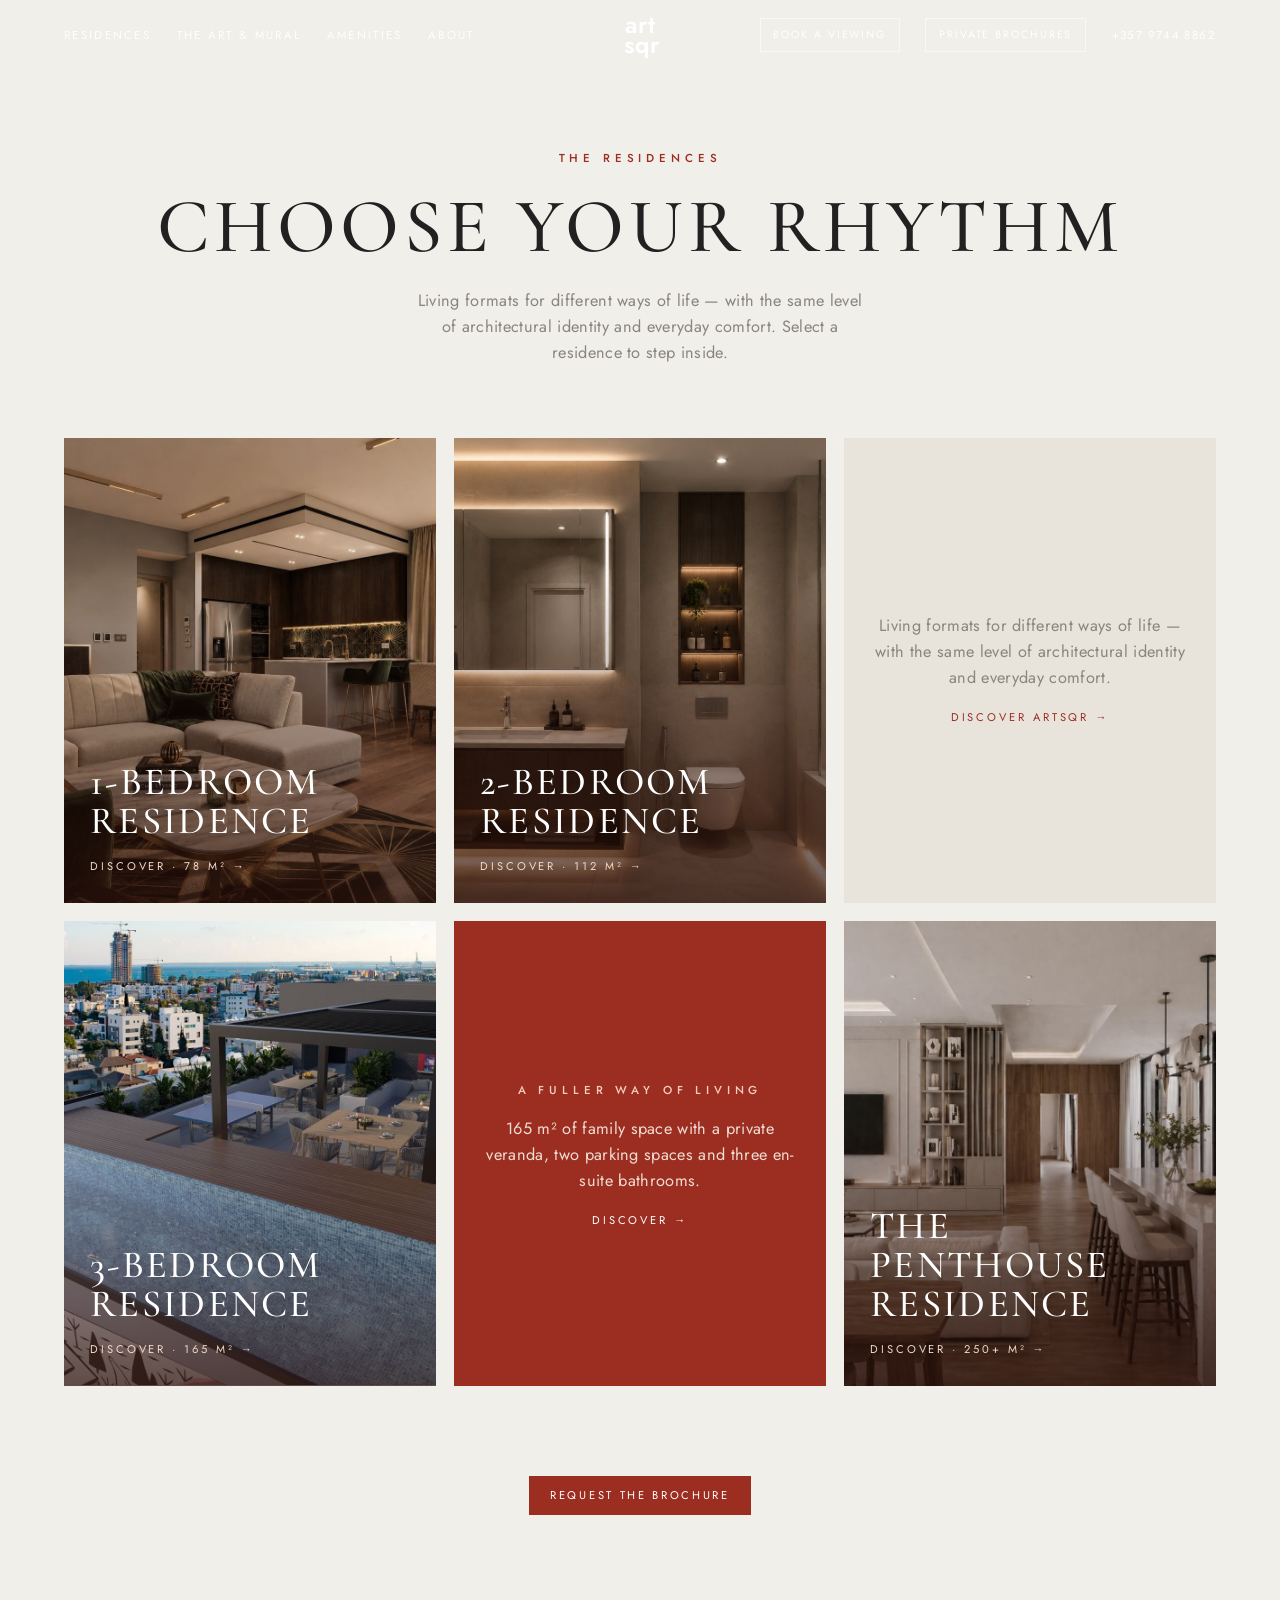
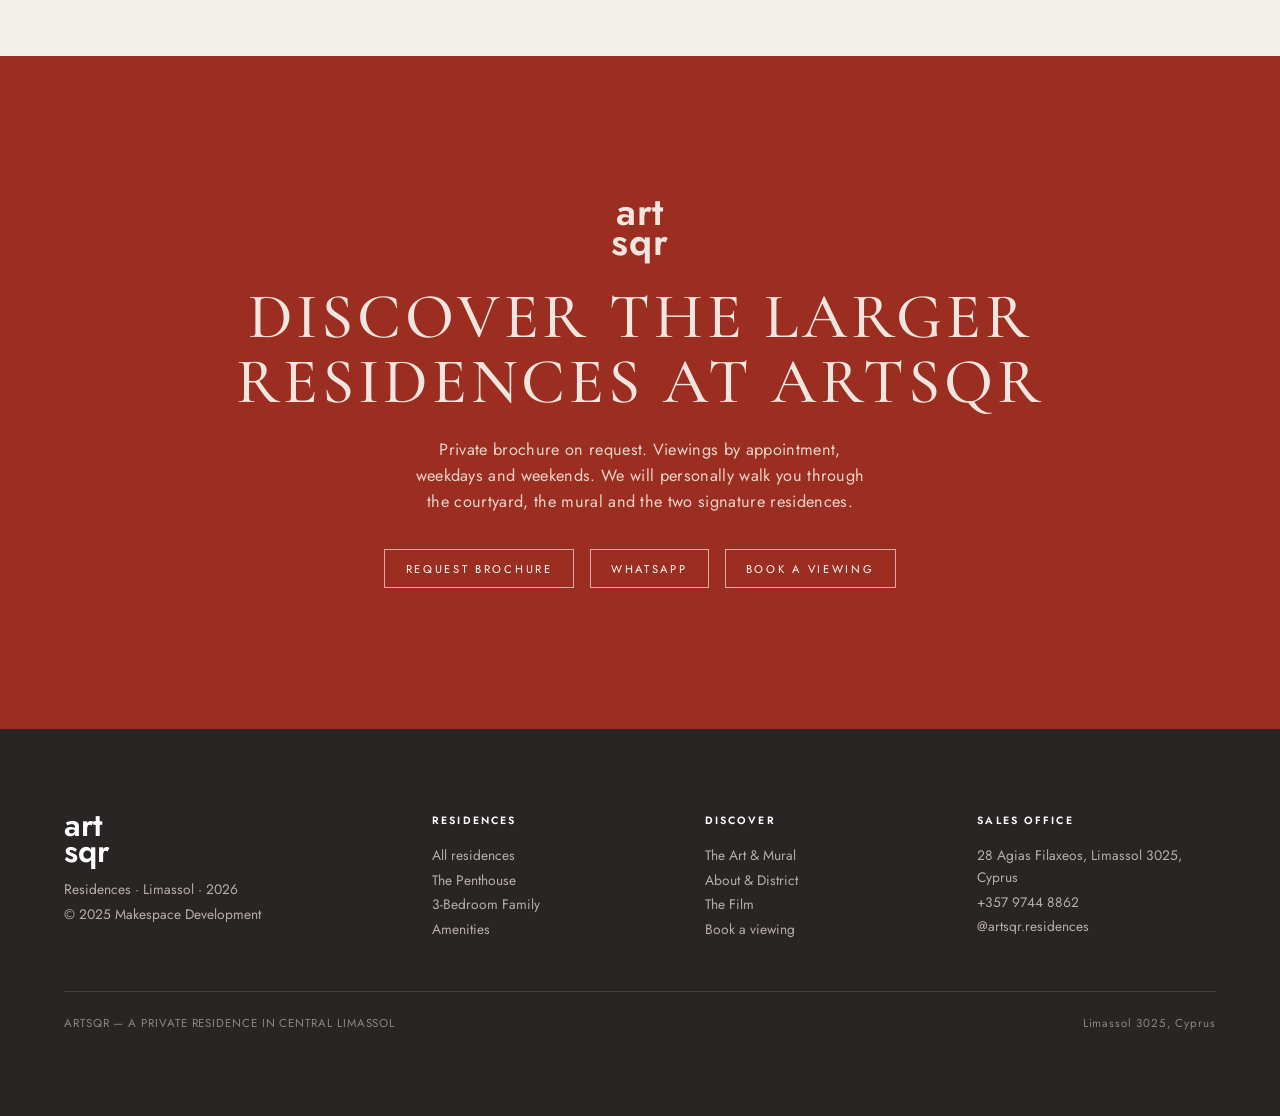
==== residences.html @ 031a1d24 "Build ArtSqr residences website from mockup and annotations Implements the SITE_ARTSQR design across" ====
<!DOCTYPE html>
<html lang="en">
<head>
<meta charset="UTF-8">
<meta name="viewport" content="width=device-width,initial-scale=1">
<title>Residences — Choose Your Rhythm | ArtSqr</title>
<meta name="description" content="Choose your rhythm at ArtSqr — 1, 2 and 3-bedroom residences and the penthouse, each with the same architectural identity.">
<link rel="preconnect" href="https://fonts.googleapis.com">
<link rel="preconnect" href="https://fonts.gstatic.com" crossorigin>
<link href="https://fonts.googleapis.com/css2?family=Cormorant+Garamond:wght@400;500;600&family=Jost:wght@300;400;500;600&display=swap" rel="stylesheet">
<link rel="stylesheet" href="css/styles.css">
</head>
<body data-page="residences">
<div data-include="header"></div>

<section class="pad bg-cream" style="padding-top:clamp(120px,16vh,180px)">
  <div class="container">
    <div class="center" style="margin-bottom:clamp(40px,6vw,72px)">
      <span class="eyebrow" style="color:var(--brick)" data-reveal>The Residences</span>
      <h1 class="display" style="margin-top:18px" data-reveal data-reveal-d="1">Choose your rhythm</h1>
      <p class="lede center" style="margin:22px auto 0" data-reveal data-reveal-d="2">
        Living formats for different ways of life — with the same level of architectural
        identity and everyday comfort. Select a residence to step inside.
      </p>
    </div>

    <div class="res-grid">
      <a class="res-card" href="residences.html" data-reveal>
        <img src="assets/interior-kitchen.jpg" alt="1-Bedroom Residence">
        <div class="res-card__body">
          <h3 class="display">1-Bedroom<br>Residence</h3>
          <span class="link-arrow on-brick" style="color:#f3d9c8">Discover · 78 m² →</span>
        </div>
      </a>

      <a class="res-card" href="residences.html" data-reveal data-reveal-d="1">
        <img src="assets/interior-living-a.jpg" alt="2-Bedroom Residence">
        <div class="res-card__body">
          <h3 class="display">2-Bedroom<br>Residence</h3>
          <span class="link-arrow on-brick" style="color:#f3d9c8">Discover · 112 m² →</span>
        </div>
      </a>

      <div class="res-card copy" data-reveal data-reveal-d="2">
        <div class="res-card__body center">
          <p class="lede" style="margin:0 auto">Living formats for different ways of life — with the same level of architectural identity and everyday comfort.</p>
          <a class="link-arrow" style="margin-top:18px" href="about.html">Discover ArtSqr →</a>
        </div>
      </div>

      <a class="res-card" href="three-bedroom.html" data-reveal>
        <img src="assets/interior-dining.jpg" alt="3-Bedroom Family Residence">
        <div class="res-card__body">
          <h3 class="display">3-Bedroom<br>Residence</h3>
          <span class="link-arrow on-brick" style="color:#f3d9c8">Discover · 165 m² →</span>
        </div>
      </a>

      <div class="res-card brick" data-reveal data-reveal-d="1">
        <div class="res-card__body center on-brick">
          <span class="eyebrow" style="color:#f3cdbd">A fuller way of living</span>
          <p class="lede" style="margin:14px auto 0;color:#f0ddd2">165 m² of family space with a private veranda, two parking spaces and three en-suite bathrooms.</p>
          <a class="link-arrow on-brick" style="margin-top:18px;color:#fff" href="three-bedroom.html">Discover →</a>
        </div>
      </div>

      <a class="res-card" href="penthouse.html" data-reveal data-reveal-d="2">
        <img src="assets/penthouse-pool.jpg" alt="The Penthouse Residence">
        <div class="res-card__body">
          <h3 class="display">The Penthouse<br>Residence</h3>
          <span class="link-arrow on-brick" style="color:#f3d9c8">Discover · 250+ m² →</span>
        </div>
      </a>
    </div>

    <div class="center" style="margin-top:clamp(48px,7vw,90px)" data-reveal>
      <button class="btn btn--brick" data-modal="brochure">Request the brochure</button>
    </div>
  </div>
</section>

<div data-include="footer"></div>
<div data-include="modals"></div>
<script src="js/main.js"></script>
</body>
</html>
---- css/styles.css ----
/* ===========================================================
   ARTSQR — Limassol Residences
   Design system replicated from the SITE_ARTSQR mockup
   Palette: brick red, warm off-white, charcoal
   =========================================================== */

:root{
  --brick:#9c2d21;
  --brick-dark:#7e2419;
  --brick-deep:#5e1b12;
  --cream:#f1efea;
  --cream-2:#e8e4dc;
  --paper:#faf8f4;
  --ink:#222020;
  --charcoal:#2a2525;
  --muted:#8a857d;
  --line:rgba(0,0,0,.14);
  --line-light:rgba(255,255,255,.32);
  --maxw:1280px;
  --gut:clamp(20px,5vw,64px);
  --serif:"Cormorant Garamond","Cormorant",Georgia,"Times New Roman",serif;
  --sans:"Jost","Century Gothic",-apple-system,"Segoe UI",Helvetica,Arial,sans-serif;
  --ease:cubic-bezier(.22,.61,.36,1);
}

*{box-sizing:border-box}
html{scroll-behavior:smooth}
body{
  margin:0;
  font-family:var(--sans);
  color:var(--ink);
  background:var(--cream);
  font-size:16px;
  line-height:1.6;
  -webkit-font-smoothing:antialiased;
  overflow-x:hidden;
}
img{display:block;max-width:100%}
a{color:inherit;text-decoration:none}
button{font-family:inherit;cursor:pointer}

/* ---------- Typography ---------- */
.display{
  font-family:var(--serif);
  font-weight:500;
  line-height:1.02;
  letter-spacing:.06em;
  text-transform:uppercase;
  margin:0;
}
h1.display{font-size:clamp(2.4rem,6vw,5rem)}
h2.display{font-size:clamp(2rem,5vw,4rem)}
h3.display{font-size:clamp(1.5rem,3vw,2.4rem)}
.eyebrow{
  font-family:var(--sans);
  text-transform:uppercase;
  letter-spacing:.42em;
  font-size:.72rem;
  font-weight:500;
}
.lede{
  max-width:46ch;
  color:var(--muted);
  font-size:1.02rem;
  letter-spacing:.02em;
}
.center{text-align:center}
.container{max-width:var(--maxw);margin-inline:auto;padding-inline:var(--gut)}

/* ---------- Buttons ---------- */
.btn{
  display:inline-flex;align-items:center;gap:.6em;
  font-family:var(--sans);
  text-transform:uppercase;
  letter-spacing:.24em;
  font-size:.7rem;
  padding:.95em 1.8em;
  border:1px solid currentColor;
  background:transparent;
  color:inherit;
  transition:.4s var(--ease);
  white-space:nowrap;
}
.btn:hover{background:var(--ink);color:var(--cream);border-color:var(--ink)}
.btn--solid{background:var(--ink);color:var(--cream);border-color:var(--ink)}
.btn--solid:hover{background:transparent;color:var(--ink)}
.btn--light{color:#fff;border-color:rgba(255,255,255,.6)}
.btn--light:hover{background:#fff;color:var(--ink);border-color:#fff}
.btn--brick{background:var(--brick);color:#fff;border-color:var(--brick)}
.btn--brick:hover{background:#fff;color:var(--brick)}
.link-arrow{
  display:inline-flex;align-items:center;gap:.6em;
  text-transform:uppercase;letter-spacing:.26em;font-size:.7rem;color:var(--brick);
  transition:.3s var(--ease);
}
.link-arrow:hover{gap:1.1em}
.on-brick .link-arrow{color:#f3d9c8}

/* ===========================================================
   HEADER / NAV
   =========================================================== */
.site-header{
  position:fixed;inset:0 0 auto 0;z-index:120;
  display:flex;align-items:center;justify-content:space-between;
  padding:18px var(--gut);
  background:transparent;
  transition:background .4s var(--ease),padding .4s var(--ease),box-shadow .4s;
  color:#fff;
}
.site-header.solid{background:var(--brick);box-shadow:0 1px 0 rgba(0,0,0,.1)}
.site-header.tuck{transform:translateY(-100%);transition:transform .4s var(--ease),background .4s}
.nav-left,.nav-right{display:flex;align-items:center;gap:clamp(12px,2vw,30px)}
.nav-link{
  text-transform:uppercase;letter-spacing:.2em;font-size:.72rem;
  position:relative;padding:6px 0;color:#fff;opacity:.92;
}
.nav-link::after{content:"";position:absolute;left:0;bottom:0;height:1px;width:0;background:#fff;transition:width .35s var(--ease)}
.nav-link:hover::after{width:100%}
.brand{
  position:absolute;left:50%;top:50%;transform:translate(-50%,-50%);
  text-align:center;line-height:.82;color:#fff;
}
.brand .b1,.brand .b2{display:block;font-family:var(--sans);font-weight:600;letter-spacing:.02em;font-size:1.5rem}
.brand .b2{margin-left:.12em}
.nav-cta{
  border:1px solid rgba(255,255,255,.55);color:#fff;background:transparent;
  text-transform:uppercase;letter-spacing:.18em;font-size:.66rem;padding:.8em 1.2em;
  transition:.35s var(--ease);
}
.nav-cta:hover{background:#fff;color:var(--brick)}
.nav-phone{font-size:.72rem;letter-spacing:.12em;white-space:nowrap}
.nav-toggle{display:none;background:none;border:0;color:#fff;flex-direction:column;gap:5px;padding:6px}
.nav-toggle span{width:24px;height:2px;background:#fff;display:block;transition:.3s}

@media(max-width:980px){
  .nav-left,.nav-right{position:fixed;inset:0;flex-direction:column;justify-content:center;
    background:var(--brick);transform:translateX(100%);transition:transform .45s var(--ease);gap:22px;z-index:115}
  .nav-left.open,.nav-right.open{transform:translateX(0)}
  .nav-left{padding-top:14vh;justify-content:flex-start}
  .nav-right{padding-bottom:10vh;justify-content:flex-end}
  .nav-link{font-size:1rem}
  .nav-toggle{display:flex;z-index:130}
  .nav-phone{display:none}
  .brand .b1,.brand .b2{font-size:1.25rem}
}

/* ===========================================================
   HERO
   =========================================================== */
.hero{position:relative;min-height:100svh;display:flex;align-items:flex-end;color:#fff;overflow:hidden}
.hero__media{position:absolute;inset:0;z-index:0}
.hero__media::after{content:"";position:absolute;inset:0;
  background:linear-gradient(180deg,rgba(40,20,15,.35) 0%,rgba(40,20,15,.05) 35%,rgba(30,15,10,.65) 100%)}
.hero__media img,.hero__media video{position:absolute;inset:0;width:100%;height:120%;object-fit:cover}
/* slow camera pan upward (emulates the bottom-to-top building fly-through) */
.kenburns{animation:panUp 26s ease-in-out infinite alternate;will-change:transform}
@keyframes panUp{from{transform:translateY(0) scale(1.06)}to{transform:translateY(-12%) scale(1.14)}}
.hero__inner{position:relative;z-index:2;width:100%;padding:0 var(--gut) clamp(48px,8vh,110px)}
.hero h1{max-width:18ch;text-shadow:0 2px 30px rgba(0,0,0,.35)}
.hero__badge{
  margin-top:34px;display:inline-flex;flex-direction:column;gap:2px;
  border-top:1px solid rgba(255,255,255,.5);padding-top:16px;
}
.hero__badge .num{font-family:var(--serif);font-size:clamp(1.6rem,3vw,2.4rem);letter-spacing:.04em}
.hero__badge .cap{text-transform:uppercase;letter-spacing:.3em;font-size:.66rem;opacity:.85}
.hero__film{position:absolute;right:var(--gut);bottom:clamp(48px,8vh,110px);z-index:2}
.scroll-cue{position:absolute;left:50%;bottom:22px;transform:translateX(-50%);z-index:2;
  font-size:.62rem;letter-spacing:.3em;text-transform:uppercase;opacity:.8;display:flex;flex-direction:column;align-items:center;gap:8px}
.scroll-cue::after{content:"";width:1px;height:34px;background:rgba(255,255,255,.7);animation:cue 1.8s var(--ease) infinite}
@keyframes cue{0%{transform:scaleY(0);transform-origin:top}50%{transform:scaleY(1);transform-origin:top}50.1%{transform-origin:bottom}100%{transform:scaleY(0);transform-origin:bottom}}

/* ===========================================================
   SECTIONS
   =========================================================== */
section{position:relative}
.pad{padding-block:clamp(72px,11vw,160px)}
.pad-sm{padding-block:clamp(48px,7vw,90px)}
.bg-cream{background:var(--cream)}
.bg-paper{background:var(--paper)}
.bg-brick{background:var(--brick);color:#fff}
.bg-charcoal{background:var(--charcoal);color:var(--cream)}

/* Parallax statement (text appears with parallax on scroll) */
.statement{text-align:center}
.statement .eyebrow{color:var(--brick);margin-bottom:24px;display:block}
.bg-brick .statement .eyebrow{color:#f3cdbd}

/* generic reveal */
[data-reveal]{opacity:0;transform:translateY(40px);transition:opacity 1s var(--ease),transform 1s var(--ease)}
[data-reveal].in{opacity:1;transform:none}
[data-reveal-d="1"]{transition-delay:.12s}
[data-reveal-d="2"]{transition-delay:.24s}
[data-reveal-d="3"]{transition-delay:.36s}

/* parallax image layers */
.parallax{overflow:hidden}
.parallax img{will-change:transform}

/* Art / Mural feature */
.art-feature{display:grid;grid-template-columns:1.1fr 1fr;gap:clamp(24px,4vw,70px);align-items:center}
.art-stack{display:grid;grid-template-columns:1fr 1fr;gap:18px}
.art-stack img{width:100%;height:100%;object-fit:cover;aspect-ratio:3/4}
.art-stack .tall{grid-row:span 2;aspect-ratio:3/5}
.art-text h2{margin-bottom:18px}
.on-brick,.on-brick .lede{color:#f1e6df}
.on-brick .lede{color:#e9d4c9}

/* Choose your rhythm — accordion + carousel */
.rhythm{display:grid;grid-template-columns:1fr 1.05fr;gap:clamp(28px,5vw,72px);align-items:center}
.acc-item{border-bottom:1px solid var(--line)}
.acc-head{width:100%;display:flex;justify-content:space-between;align-items:center;gap:16px;
  background:none;border:0;padding:22px 0;text-align:left;font-family:var(--serif);
  font-size:clamp(1.2rem,2.2vw,1.7rem);letter-spacing:.08em;text-transform:uppercase;color:var(--ink)}
.acc-item.active .acc-head{color:var(--brick)}
.acc-head .chev{transition:transform .4s var(--ease);font-size:1rem}
.acc-item.active .acc-head .chev{transform:rotate(180deg)}
.acc-body{max-height:0;overflow:hidden;transition:max-height .55s var(--ease)}
.acc-body__in{padding:2px 0 26px}
.acc-body .big{font-family:var(--serif);font-size:clamp(2rem,4vw,3rem);letter-spacing:.02em}
.acc-body p{max-width:38ch;color:var(--muted);margin:.4em 0 1.2em}
.carousel{position:relative;aspect-ratio:4/3;overflow:hidden;background:#ddd}
.carousel__track{position:absolute;inset:0}
.carousel__slide{position:absolute;inset:0;opacity:0;transition:opacity .9s var(--ease)}
.carousel__slide.active{opacity:1}
.carousel__slide img{width:100%;height:100%;object-fit:cover}
.carousel__dots{position:absolute;left:0;right:0;bottom:18px;display:flex;gap:10px;justify-content:center;z-index:2}
.carousel__dots button{width:9px;height:9px;border-radius:50%;border:1px solid #fff;background:transparent;padding:0}
.carousel__dots button.active{background:#fff}
.carousel__nav{position:absolute;top:50%;transform:translateY(-50%);z-index:2;background:rgba(0,0,0,.3);
  border:0;color:#fff;width:44px;height:44px;font-size:1.1rem;transition:.3s}
.carousel__nav:hover{background:rgba(0,0,0,.6)}
.carousel__nav.prev{left:0}.carousel__nav.next{right:0}

/* Residence feature blocks (penthouse / 3-bed) */
.feature{display:grid;grid-template-columns:1fr 1fr;gap:clamp(24px,4vw,64px);align-items:center}
.feature.flip .feature__media{order:2}
.feature__media{position:relative;aspect-ratio:4/3;overflow:hidden}
.feature__media img{width:100%;height:100%;object-fit:cover}
.stat-grid{display:grid;grid-template-columns:repeat(2,1fr);gap:26px 40px;margin:34px 0}
.stat .n{font-family:var(--serif);font-size:clamp(1.7rem,3vw,2.4rem);letter-spacing:.02em;line-height:1}
.stat .l{text-transform:uppercase;letter-spacing:.2em;font-size:.64rem;color:var(--muted);margin-top:8px}

/* big centered statement w/ cta */
.big-cta{text-align:center}
.big-cta h2{margin-bottom:30px}

/* Amenities band — hover expand cards */
.am-row{display:flex;gap:2px;border-block:1px solid var(--line)}
.am-card{
  flex:1 1 0;min-width:0;padding:46px 26px;background:var(--paper);
  transition:flex-grow .55s var(--ease),background .4s;cursor:pointer;position:relative;overflow:hidden;
}
.am-card:hover{flex-grow:2.6;background:#fff}
.am-card .ic{font-size:1.6rem;color:var(--brick);margin-bottom:22px}
.am-card h4{font-family:var(--serif);text-transform:uppercase;letter-spacing:.08em;font-size:1.15rem;margin:0 0 10px}
.am-card .more{max-width:0;opacity:0;color:var(--muted);font-size:.92rem;
  transition:max-width .6s var(--ease),opacity .5s .1s;overflow:hidden}
.am-card:hover .more{max-width:420px;opacity:1}
.am-card .tag{text-transform:uppercase;letter-spacing:.18em;font-size:.62rem;color:var(--muted)}
@media(max-width:860px){
  .am-row{flex-direction:column}
  .am-card{padding:30px 24px}
  .am-card .more{max-width:100% !important;opacity:1 !important}
}

/* Location + map */
.location{display:grid;grid-template-columns:1.1fr 1fr;gap:clamp(28px,5vw,70px);align-items:center}
.loc-list{list-style:none;margin:26px 0 0;padding:0}
.loc-list li{display:grid;grid-template-columns:auto 1fr auto;gap:18px;align-items:baseline;
  padding:18px 0;border-top:1px solid var(--line)}
.loc-list li:last-child{border-bottom:1px solid var(--line)}
.loc-list .idx{font-family:var(--serif);color:var(--brick);font-size:1.1rem}
.loc-list .nm{text-transform:uppercase;letter-spacing:.16em;font-size:.8rem}
.loc-list .dt{color:var(--muted);text-transform:uppercase;letter-spacing:.14em;font-size:.66rem;white-space:nowrap}
.map-wrap{position:relative;aspect-ratio:1/1;overflow:hidden;border:1px solid var(--line)}
.map-wrap img{width:100%;height:100%;object-fit:cover}
.map-pin{position:absolute;left:50%;top:52%;transform:translate(-50%,-50%);
  width:34px;height:34px;background:var(--brick);border-radius:50% 50% 50% 0;rotate:-45deg;
  box-shadow:0 6px 18px rgba(0,0,0,.3)}
.map-note{position:absolute;left:14px;bottom:12px;background:rgba(255,255,255,.85);
  font-size:.6rem;letter-spacing:.14em;text-transform:uppercase;color:var(--muted);padding:6px 10px}

/* Residences grid (page 2) */
.res-grid{display:grid;grid-template-columns:repeat(3,1fr);gap:18px}
.res-card{position:relative;aspect-ratio:4/5;overflow:hidden;background:var(--brick);color:#fff;display:flex}
.res-card img{position:absolute;inset:0;width:100%;height:100%;object-fit:cover;transition:transform .8s var(--ease)}
.res-card::after{content:"";position:absolute;inset:0;background:linear-gradient(180deg,transparent 30%,rgba(40,15,10,.72))}
.res-card:hover img{transform:scale(1.06)}
.res-card__body{position:relative;z-index:2;margin-top:auto;padding:26px}
.res-card h3{margin:0 0 10px}
.res-card.copy{background:var(--cream-2);color:var(--ink)}
.res-card.copy::after{display:none}
.res-card.copy .res-card__body{margin:auto}
.res-card.brick{background:var(--brick)}
.res-card.brick::after{display:none}
.res-card.brick .res-card__body{margin:auto}
@media(max-width:860px){.res-grid{grid-template-columns:1fr 1fr}}
@media(max-width:560px){.res-grid{grid-template-columns:1fr}}

/* Gallery grid (detail pages) */
.gal{display:grid;grid-template-columns:repeat(3,1fr);gap:14px}
.gal img{width:100%;aspect-ratio:4/3;object-fit:cover}
.gal .span2{grid-column:span 2;aspect-ratio:8/5}
@media(max-width:720px){.gal{grid-template-columns:1fr 1fr}.gal .span2{grid-column:span 2}}

/* Page hero (interior pages) */
.page-hero{position:relative;min-height:74vh;display:flex;align-items:flex-end;color:#fff;overflow:hidden}
.page-hero img{position:absolute;inset:0;width:100%;height:100%;object-fit:cover}
.page-hero::after{content:"";position:absolute;inset:0;background:linear-gradient(180deg,rgba(30,15,10,.3),rgba(30,15,10,.7))}
.page-hero__in{position:relative;z-index:2;padding:0 var(--gut) clamp(40px,7vh,90px)}
.page-hero .eyebrow{opacity:.85}

/* prose */
.prose{max-width:62ch}
.prose p{margin:0 0 1.3em;color:#43403a;font-size:1.06rem}
.two-col{columns:2;column-gap:54px}
@media(max-width:720px){.two-col{columns:1}}

/* ===========================================================
   FOOTER + CTA
   =========================================================== */
.cta-band{text-align:center}
.cta-band .logo-mark{font-family:var(--sans);font-weight:600;line-height:.8;font-size:2.4rem;letter-spacing:.02em;margin-bottom:26px}
.cta-actions{display:flex;gap:16px;justify-content:center;flex-wrap:wrap;margin-top:34px}
.site-footer{background:var(--charcoal);color:#cfc8c0;padding-block:clamp(48px,7vw,84px)}
.footer-grid{display:grid;grid-template-columns:1.4fr 1fr 1fr 1fr;gap:34px}
.footer-grid h5{text-transform:uppercase;letter-spacing:.2em;font-size:.66rem;color:#fff;margin:0 0 14px;font-weight:600}
.footer-grid p,.footer-grid a{font-size:.86rem;color:#b6aea6;margin:.2em 0;display:block}
.footer-grid a:hover{color:#fff}
.f-logo{font-family:var(--sans);font-weight:600;line-height:.8;font-size:2rem;color:#fff;margin-bottom:14px}
.footer-bottom{display:flex;justify-content:space-between;gap:16px;flex-wrap:wrap;
  margin-top:48px;padding-top:22px;border-top:1px solid rgba(255,255,255,.12);font-size:.72rem;color:#8c857d;letter-spacing:.08em}
@media(max-width:860px){.footer-grid{grid-template-columns:1fr 1fr}}
@media(max-width:520px){.footer-grid{grid-template-columns:1fr}}

/* ===========================================================
   MODALS (contact / brochure / viewing / video)
   =========================================================== */
.modal{position:fixed;inset:0;z-index:200;display:none;align-items:center;justify-content:center;padding:24px}
.modal.open{display:flex}
.modal__veil{position:absolute;inset:0;background:rgba(20,10,8,.62);backdrop-filter:blur(3px);animation:fade .4s}
@keyframes fade{from{opacity:0}to{opacity:1}}
.modal__card{position:relative;z-index:2;width:min(520px,100%);background:var(--paper);
  padding:clamp(28px,5vw,48px);box-shadow:0 30px 80px rgba(0,0,0,.4);animation:rise .5s var(--ease)}
.modal__card.wide{width:min(900px,100%);padding:0;background:#000;aspect-ratio:16/9}
@keyframes rise{from{opacity:0;transform:translateY(24px)}to{opacity:1;transform:none}}
.modal__close{position:absolute;top:14px;right:16px;background:none;border:0;font-size:1.6rem;line-height:1;color:inherit;z-index:3}
.modal__card.wide .modal__close{color:#fff;top:-34px;right:0}
.modal h3{font-family:var(--serif);text-transform:uppercase;letter-spacing:.08em;margin:0 0 6px;font-size:1.7rem}
.modal .sub{color:var(--muted);font-size:.92rem;margin-bottom:22px}
.modal video,.modal iframe{width:100%;height:100%;border:0;display:block;object-fit:cover}
.field{margin-bottom:14px}
.field label{display:block;text-transform:uppercase;letter-spacing:.16em;font-size:.62rem;color:var(--muted);margin-bottom:6px}
.field input,.field textarea,.field select{width:100%;padding:12px 14px;border:1px solid var(--line);background:#fff;font-family:inherit;font-size:.95rem}
.field textarea{min-height:90px;resize:vertical}
.contact-choices{display:grid;gap:12px}
.contact-choices a{display:flex;align-items:center;gap:14px;padding:16px 18px;border:1px solid var(--line);background:#fff;transition:.3s var(--ease)}
.contact-choices a:hover{border-color:var(--brick);transform:translateX(4px)}
.contact-choices .ic{width:34px;height:34px;display:grid;place-items:center;background:var(--brick);color:#fff;border-radius:50%;font-size:.9rem}
.contact-choices .meta strong{display:block;text-transform:uppercase;letter-spacing:.14em;font-size:.78rem}
.contact-choices .meta span{font-size:.78rem;color:var(--muted)}
.form-note{font-size:.74rem;color:var(--muted);margin-top:10px}
.form-ok{display:none;text-align:center;padding:10px 0}
.form-ok.show{display:block}
.form-ok .tick{width:54px;height:54px;border-radius:50%;background:var(--brick);color:#fff;display:grid;place-items:center;margin:0 auto 14px;font-size:1.4rem}

/* reduce motion */
@media(prefers-reduced-motion:reduce){
  *{animation:none !important;transition-duration:.001s !important}
  [data-reveal]{opacity:1;transform:none}
}
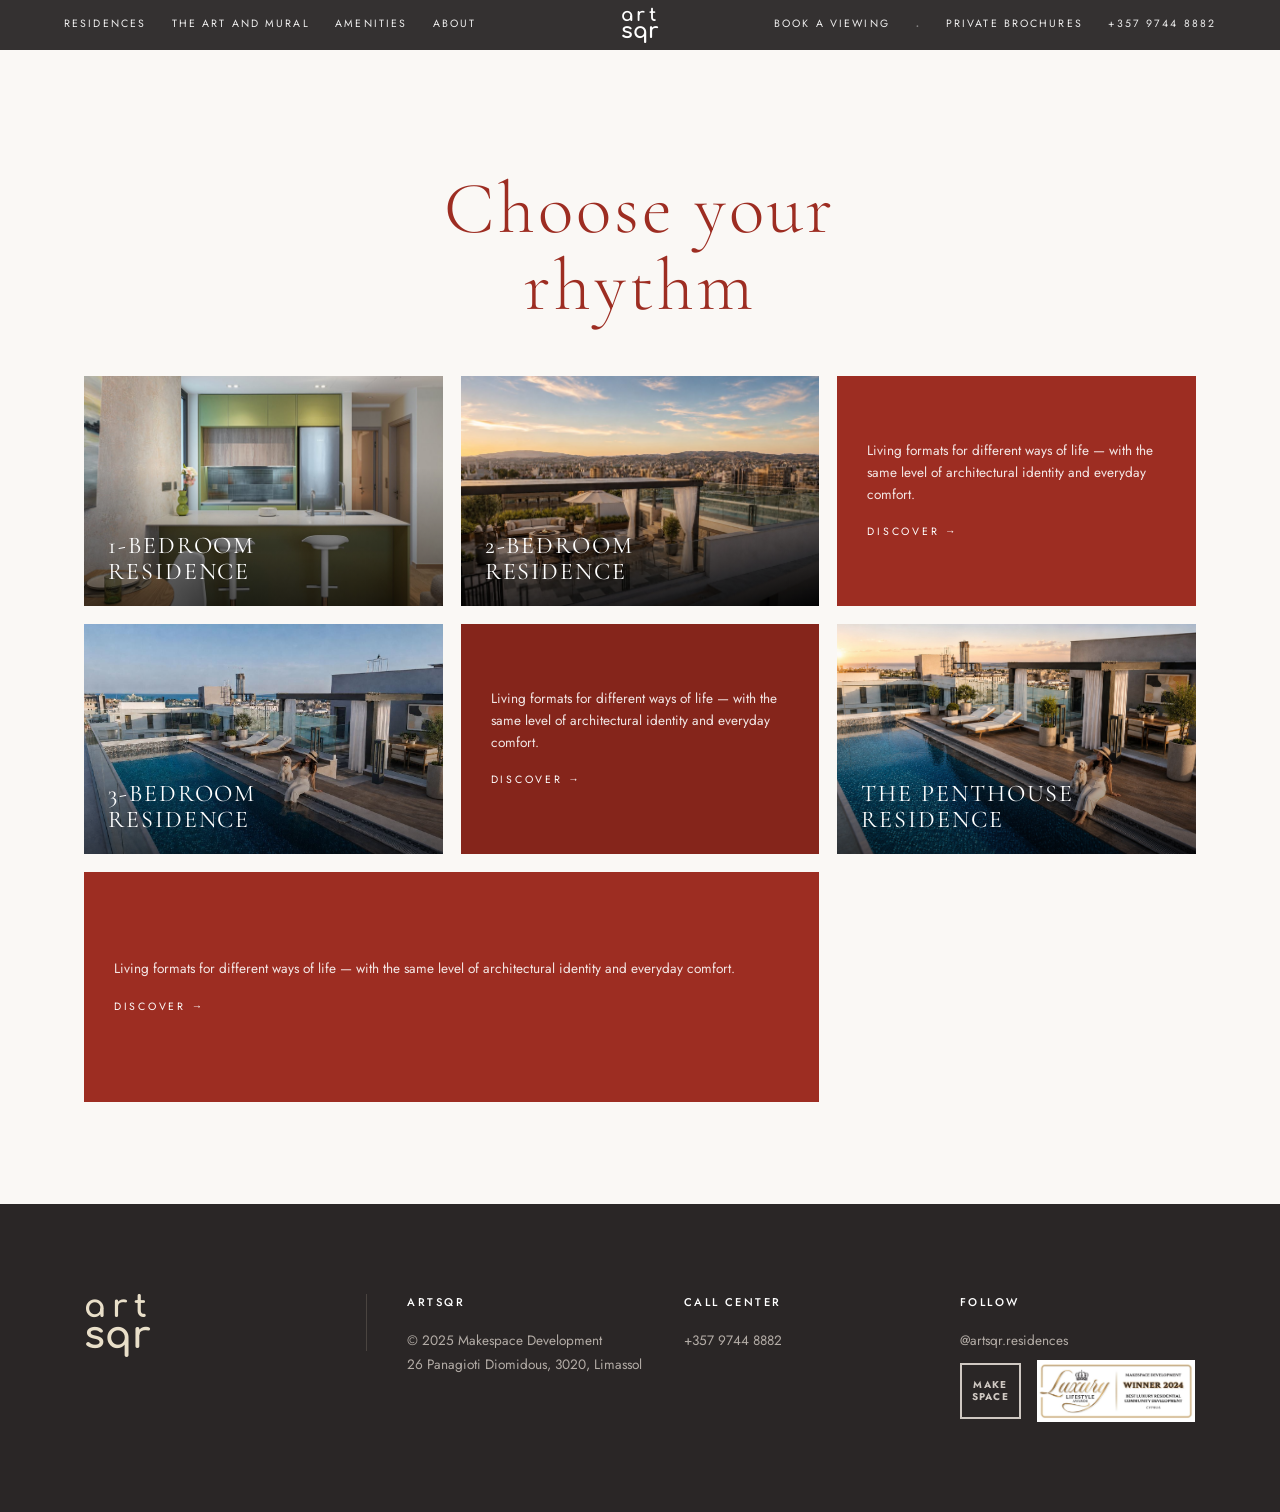
==== commit d2e8d6bf: "Build ARTSQR residences website from design document Static marketing site for ARTSQR (Makespace Dev" ====
--- a/residences.html
+++ b/residences.html
@@ -2,85 +2,99 @@
 <html lang="en">
 <head>
 <meta charset="UTF-8">
-<meta name="viewport" content="width=device-width,initial-scale=1">
-<title>Residences — Choose Your Rhythm | ArtSqr</title>
-<meta name="description" content="Choose your rhythm at ArtSqr — 1, 2 and 3-bedroom residences and the penthouse, each with the same architectural identity.">
+<meta name="viewport" content="width=device-width, initial-scale=1.0">
+<title>Choose your rhythm — ARTSQR Residences, Limassol</title>
+<meta name="description" content="Living formats for different ways of life — 1, 2 and 3-bedroom residences and the Penthouse at ARTSQR, Limassol.">
 <link rel="preconnect" href="https://fonts.googleapis.com">
 <link rel="preconnect" href="https://fonts.gstatic.com" crossorigin>
-<link href="https://fonts.googleapis.com/css2?family=Cormorant+Garamond:wght@400;500;600&family=Jost:wght@300;400;500;600&display=swap" rel="stylesheet">
-<link rel="stylesheet" href="css/styles.css">
+<link rel="stylesheet" href="css/style.css">
 </head>
-<body data-page="residences">
-<div data-include="header"></div>
+<body>
 
-<section class="pad bg-cream" style="padding-top:clamp(120px,16vh,180px)">
-  <div class="container">
-    <div class="center" style="margin-bottom:clamp(40px,6vw,72px)">
-      <span class="eyebrow" style="color:var(--brick)" data-reveal>The Residences</span>
-      <h1 class="display" style="margin-top:18px" data-reveal data-reveal-d="1">Choose your rhythm</h1>
-      <p class="lede center" style="margin:22px auto 0" data-reveal data-reveal-d="2">
-        Living formats for different ways of life — with the same level of architectural
-        identity and everyday comfort. Select a residence to step inside.
-      </p>
-    </div>
+<!-- ================= HEADER ================= -->
+<header class="site-header scrolled" id="header">
+  <nav class="nav-left">
+    <a href="residences.html">Residences</a>
+    <a href="index.html#art">The Art and Mural</a>
+    <a href="index.html#amenities">Amenities</a>
+    <a href="index.html#about">About</a>
+  </nav>
+  <a href="index.html" class="logo"><b>art</b><b>sqr</b></a>
+  <div class="nav-right">
+    <a href="index.html#contact">Book a viewing</a>
+    <span class="sep">·</span>
+    <a href="index.html#contact">Private brochures</a>
+    <span class="num">+357 9744 8882</span>
+  </div>
+  <button class="nav-toggle" id="navToggle" aria-label="Menu"><span></span><span></span><span></span></button>
+</header>
 
+<!-- ================= RESIDENCES GRID ================= -->
+<section class="section--paper">
+  <div class="wrap res-hero">
+    <h1 class="display" style="text-transform:none">Choose your<br>rhythm</h1>
+  </div>
+  <div class="wrap">
     <div class="res-grid">
-      <a class="res-card" href="residences.html" data-reveal>
-        <img src="assets/interior-kitchen.jpg" alt="1-Bedroom Residence">
-        <div class="res-card__body">
-          <h3 class="display">1-Bedroom<br>Residence</h3>
-          <span class="link-arrow on-brick" style="color:#f3d9c8">Discover · 78 m² →</span>
-        </div>
+      <a class="res-card" href="#">
+        <img src="assets/img/rhythm-kitchen.jpg" alt="1-bedroom Residence">
+        <span class="name">1-bedroom<br>Residence</span>
       </a>
-
-      <a class="res-card" href="residences.html" data-reveal data-reveal-d="1">
-        <img src="assets/interior-living-a.jpg" alt="2-Bedroom Residence">
-        <div class="res-card__body">
-          <h3 class="display">2-Bedroom<br>Residence</h3>
-          <span class="link-arrow on-brick" style="color:#f3d9c8">Discover · 112 m² →</span>
-        </div>
+      <a class="res-card" href="#">
+        <img src="assets/img/res-2bed.jpg" alt="2-bedroom Residence">
+        <span class="name">2-bedroom<br>Residence</span>
       </a>
-
-      <div class="res-card copy" data-reveal data-reveal-d="2">
-        <div class="res-card__body center">
-          <p class="lede" style="margin:0 auto">Living formats for different ways of life — with the same level of architectural identity and everyday comfort.</p>
-          <a class="link-arrow" style="margin-top:18px" href="about.html">Discover ArtSqr →</a>
-        </div>
+      <div class="res-card res-card--red">
+        <p>Living formats for different ways of life — with the same level of architectural identity and everyday comfort.</p>
+        <a href="#" class="link-arrow" style="color:#fff">Discover →</a>
       </div>
 
-      <a class="res-card" href="three-bedroom.html" data-reveal>
-        <img src="assets/interior-dining.jpg" alt="3-Bedroom Family Residence">
-        <div class="res-card__body">
-          <h3 class="display">3-Bedroom<br>Residence</h3>
-          <span class="link-arrow on-brick" style="color:#f3d9c8">Discover · 165 m² →</span>
-        </div>
+      <a class="res-card" href="#">
+        <img src="assets/img/res-3bed.jpg" alt="3-bedroom Residence">
+        <span class="name">3-bedroom<br>Residence</span>
       </a>
-
-      <div class="res-card brick" data-reveal data-reveal-d="1">
-        <div class="res-card__body center on-brick">
-          <span class="eyebrow" style="color:#f3cdbd">A fuller way of living</span>
-          <p class="lede" style="margin:14px auto 0;color:#f0ddd2">165 m² of family space with a private veranda, two parking spaces and three en-suite bathrooms.</p>
-          <a class="link-arrow on-brick" style="margin-top:18px;color:#fff" href="three-bedroom.html">Discover →</a>
-        </div>
+      <div class="res-card res-card--red res-card--reddark">
+        <p>Living formats for different ways of life — with the same level of architectural identity and everyday comfort.</p>
+        <a href="#" class="link-arrow" style="color:#fff">Discover →</a>
       </div>
 
-      <a class="res-card" href="penthouse.html" data-reveal data-reveal-d="2">
-        <img src="assets/penthouse-pool.jpg" alt="The Penthouse Residence">
-        <div class="res-card__body">
-          <h3 class="display">The Penthouse<br>Residence</h3>
-          <span class="link-arrow on-brick" style="color:#f3d9c8">Discover · 250+ m² →</span>
-        </div>
+      <a class="res-card" href="#">
+        <img src="assets/img/penthouse-pool.jpg" alt="The Penthouse Residence">
+        <span class="name">The Penthouse<br>Residence</span>
       </a>
-    </div>
-
-    <div class="center" style="margin-top:clamp(48px,7vw,90px)" data-reveal>
-      <button class="btn btn--brick" data-modal="brochure">Request the brochure</button>
+      <div class="res-card res-card--red" style="grid-column:span 2">
+        <p>Living formats for different ways of life — with the same level of architectural identity and everyday comfort.</p>
+        <a href="index.html#contact" class="link-arrow" style="color:#fff">Discover →</a>
+      </div>
     </div>
   </div>
 </section>
 
-<div data-include="footer"></div>
-<div data-include="modals"></div>
+<!-- ================= FOOTER ================= -->
+<footer class="footer">
+  <div class="wrap">
+    <div class="footer-grid">
+      <div class="flogo"><b>art</b><b>sqr</b></div>
+      <div>
+        <h5>ARTSQR</h5>
+        <p>© 2025 Makespace Development<br>26 Panagioti Diomidous, 3020, Limassol</p>
+      </div>
+      <div>
+        <h5>Call center</h5>
+        <p>+357 9744 8882</p>
+      </div>
+      <div>
+        <h5>Follow</h5>
+        <p><a href="#">@artsqr.residences</a></p>
+        <div class="footer-badges">
+          <div class="makespace">MAKE<br>SPACE</div>
+          <img src="assets/img/badge.png" alt="Luxury Lifestyle Award — Winner 2024">
+        </div>
+      </div>
+    </div>
+  </div>
+</footer>
+
 <script src="js/main.js"></script>
 </body>
 </html>
--- a/css/style.css
+++ b/css/style.css
@@ -0,0 +1,372 @@
+/* ===========================================================
+   ARTSQR — Art-inspired residences, Limassol
+   Design system
+   =========================================================== */
+
+@import url('https://fonts.googleapis.com/css2?family=Cormorant+Garamond:ital,wght@0,300;0,400;0,500;0,600;1,400&family=Jost:wght@300;400;500;600&family=Comfortaa:wght@400;500;700&display=swap');
+
+:root{
+  --red:        #9d2d22;
+  --red-deep:   #85251b;
+  --red-dark:   #6e1f17;
+  --charcoal:   #2a2626;
+  --cream:      #f2f2f2;
+  --paper:      #faf8f5;
+  --blue-band:  #deecf9;
+  --peach:      #e7b78f;
+  --ink:        #1d1a18;
+  --muted:      #6b6560;
+  --line:       rgba(255,255,255,.35);
+
+  --serif: 'Cormorant Garamond', Georgia, serif;
+  --sans:  'Jost', 'Helvetica Neue', Arial, sans-serif;
+  --logo:  'Comfortaa', var(--sans);
+
+  --wrap: 1240px;
+  --pad: clamp(20px, 5vw, 90px);
+}
+
+*{box-sizing:border-box;margin:0;padding:0}
+html{scroll-behavior:smooth}
+body{
+  font-family:var(--sans);
+  color:var(--ink);
+  background:var(--cream);
+  line-height:1.6;
+  -webkit-font-smoothing:antialiased;
+  overflow-x:hidden;
+}
+img{display:block;max-width:100%;height:auto}
+a{color:inherit;text-decoration:none}
+
+.wrap{max-width:var(--wrap);margin:0 auto;padding-inline:var(--pad)}
+
+/* ---------- Typographic helpers ---------- */
+.display{
+  font-family:var(--serif);
+  font-weight:400;
+  line-height:1.02;
+  letter-spacing:.04em;
+  text-transform:uppercase;
+}
+.eyebrow{
+  font-family:var(--sans);
+  font-weight:400;
+  letter-spacing:.42em;
+  text-transform:uppercase;
+  font-size:.72rem;
+}
+.label{
+  font-family:var(--sans);
+  font-weight:400;
+  letter-spacing:.28em;
+  text-transform:uppercase;
+  font-size:.7rem;
+}
+.stat-num{
+  font-family:var(--serif);
+  color:var(--red);
+  font-weight:500;
+  letter-spacing:.02em;
+  font-size:clamp(1.8rem,3vw,2.4rem);
+  line-height:1;
+}
+.stat-label{
+  font-family:var(--serif);
+  font-weight:500;
+  letter-spacing:.14em;
+  text-transform:uppercase;
+  font-size:clamp(1.1rem,1.6vw,1.35rem);
+  margin-top:.3rem;
+}
+
+/* ---------- Buttons ---------- */
+.btn{
+  display:inline-flex;align-items:center;gap:.7em;
+  font-family:var(--sans);
+  letter-spacing:.26em;text-transform:uppercase;
+  font-size:.66rem;font-weight:400;
+  padding:.95em 1.7em;
+  border:1px solid currentColor;
+  background:transparent;color:inherit;cursor:pointer;
+  transition:.35s ease;
+}
+.btn:hover{background:currentColor}
+.btn:hover span{color:var(--red)}
+.btn--solid{background:var(--peach);border-color:var(--peach);color:#3a2418}
+.btn--solid:hover{background:#f0c6a4}
+.btn--ghost-light{color:#fff}
+.btn--ghost-light:hover span{color:var(--charcoal)}
+.link-arrow{
+  display:inline-flex;align-items:center;gap:.6em;
+  letter-spacing:.26em;text-transform:uppercase;font-size:.66rem;
+  color:var(--red);transition:gap .3s ease;
+}
+.link-arrow:hover{gap:1.1em}
+
+/* ===========================================================
+   HEADER / NAV
+   =========================================================== */
+.site-header{
+  position:fixed;top:0;left:0;right:0;z-index:60;
+  display:flex;align-items:center;justify-content:space-between;
+  padding:18px var(--pad);
+  color:#fff;
+  transition:background .4s ease, padding .4s ease, color .4s ease;
+}
+.site-header.scrolled{
+  background:rgba(42,38,38,.95);
+  backdrop-filter:blur(8px);
+  padding:12px var(--pad);
+}
+.nav-left,.nav-right{display:flex;align-items:center;gap:clamp(14px,2vw,34px)}
+.nav-left a,.nav-right a,.nav-right .num{
+  font-size:.66rem;letter-spacing:.2em;text-transform:uppercase;
+  white-space:nowrap;opacity:.92;transition:opacity .3s;
+}
+.nav-left a:hover,.nav-right a:hover{opacity:.6}
+.nav-right .sep{opacity:.4}
+
+.logo{
+  font-family:var(--logo);font-weight:500;
+  text-align:center;line-height:.82;
+  letter-spacing:.02em;
+  position:absolute;left:50%;transform:translateX(-50%);
+}
+.logo b{display:block;font-size:1.35rem;font-weight:700}
+.logo b:first-child{font-size:1.15rem;letter-spacing:.18em}
+
+.nav-toggle{display:none;background:none;border:0;color:inherit;cursor:pointer}
+.nav-toggle span{display:block;width:26px;height:2px;background:currentColor;margin:5px 0;transition:.3s}
+
+/* ===========================================================
+   HERO
+   =========================================================== */
+.hero{
+  position:relative;min-height:100svh;display:flex;align-items:flex-end;
+  color:#fff;overflow:hidden;
+}
+.hero__bg{position:absolute;inset:0}
+.hero__bg img{width:100%;height:100%;object-fit:cover}
+.hero__bg::after{
+  content:"";position:absolute;inset:0;
+  background:linear-gradient(180deg,rgba(0,0,0,.35) 0%,rgba(0,0,0,0) 30%,rgba(0,0,0,.55) 100%);
+}
+.hero__play{
+  position:absolute;top:46%;left:50%;transform:translate(-50%,-50%);
+  width:96px;height:64px;border:2px solid rgba(255,255,255,.85);
+  display:grid;place-items:center;cursor:pointer;transition:.3s;
+}
+.hero__play:hover{background:rgba(255,255,255,.12)}
+.hero__play svg{width:22px;height:22px;fill:#fff;margin-left:4px}
+.hero__title{
+  position:relative;z-index:2;
+  padding:0 var(--pad) clamp(48px,8vh,110px);
+  max-width:1100px;
+}
+.hero__title h1{
+  font-size:clamp(2.4rem,6.4vw,5.2rem);
+  font-weight:300;letter-spacing:.03em;line-height:1.02;
+  text-shadow:0 2px 30px rgba(0,0,0,.4);
+}
+
+/* ===========================================================
+   RED INTRO BLOCK
+   =========================================================== */
+.red{background:var(--red);color:#fff}
+.intro{padding:clamp(60px,9vw,130px) 0}
+.intro-grid{
+  display:grid;grid-template-columns:repeat(12,1fr);
+  gap:clamp(30px,5vw,70px);align-items:start;
+}
+.intro h2{font-size:clamp(2rem,3.6vw,3rem);font-weight:300}
+.intro p{font-size:.92rem;opacity:.85;max-width:30ch;margin-top:1rem;letter-spacing:.02em}
+.intro .col-a{grid-column:1/6}
+.intro .col-b{grid-column:7/13;align-self:end}
+.intro .big{font-size:clamp(2.4rem,4.4vw,3.6rem);font-weight:300;line-height:1.04}
+
+.art{
+  margin-top:clamp(60px,9vw,120px);
+  display:grid;grid-template-columns:repeat(12,1fr);
+  gap:clamp(28px,4vw,60px);align-items:center;
+}
+.art__images{grid-column:1/7;position:relative;min-height:420px}
+.art__images img{position:absolute;box-shadow:0 30px 60px rgba(0,0,0,.35)}
+.art__images .a1{width:58%;top:0;left:0}
+.art__images .a2{width:46%;bottom:0;right:4%}
+.art__text{grid-column:8/13}
+.art__text h3{font-size:clamp(1.9rem,3.2vw,2.7rem);font-weight:300;margin:.4rem 0 1rem}
+.art__text p{opacity:.86;font-size:.95rem;max-width:42ch;margin-bottom:1.6rem}
+.art__text .by{font-style:italic;font-family:var(--serif);font-size:1.5rem;letter-spacing:.04em}
+
+/* ===========================================================
+   CHOOSE YOUR RHYTHM (accordion)
+   =========================================================== */
+.section{padding:clamp(60px,9vw,130px) 0}
+.section--paper{background:var(--paper)}
+.center-title{text-align:center;margin-bottom:clamp(40px,6vw,80px)}
+.center-title h2{
+  font-size:clamp(2.6rem,6vw,4.4rem);color:var(--red);font-weight:300;
+  line-height:1.04;
+}
+.center-title p{max-width:48ch;margin:1.4rem auto 0;color:var(--muted);font-size:.9rem}
+
+.rhythm{display:grid;grid-template-columns:1fr 1fr;gap:clamp(30px,5vw,70px);align-items:center}
+.accordion__item{border-top:1px solid #d8d2cb}
+.accordion__item:last-child{border-bottom:1px solid #d8d2cb}
+.accordion__head{
+  width:100%;background:none;border:0;cursor:pointer;
+  display:flex;align-items:center;justify-content:space-between;
+  padding:1.5rem .2rem;text-align:left;
+  font-family:var(--serif);font-size:1.25rem;letter-spacing:.12em;
+  text-transform:uppercase;color:var(--ink);transition:color .3s;
+}
+.accordion__item.open .accordion__head{color:var(--red)}
+.accordion__head .chev{transition:transform .35s ease;font-size:1rem}
+.accordion__item.open .chev{transform:rotate(180deg)}
+.accordion__body{max-height:0;overflow:hidden;transition:max-height .45s ease}
+.accordion__inner{padding:0 .2rem 1.6rem}
+.accordion__inner .big-num{font-family:var(--serif);font-size:2.4rem;color:var(--ink);font-weight:500}
+.accordion__inner p{color:var(--muted);font-size:.92rem;margin:.2rem 0 1rem}
+.rhythm__media img{width:100%;height:100%;object-fit:cover;aspect-ratio:4/3.4}
+
+/* ===========================================================
+   SIGNATURE banded hero
+   =========================================================== */
+.band{background:var(--charcoal);color:#fff;text-align:center;padding:14px}
+.band .label{opacity:.7}
+.feature{
+  position:relative;min-height:78vh;display:flex;align-items:center;justify-content:center;
+  text-align:center;color:#fff;overflow:hidden;
+}
+.feature img{position:absolute;inset:0;width:100%;height:100%;object-fit:cover}
+.feature::after{content:"";position:absolute;inset:0;background:rgba(0,0,0,.32)}
+.feature__inner{position:relative;z-index:2;padding:var(--pad);max-width:1000px}
+.feature__inner h2{font-size:clamp(2.4rem,6vw,4.6rem);font-weight:300;letter-spacing:.04em;line-height:1.04}
+.feature__inner .sub{margin:1rem 0 1.8rem;letter-spacing:.05em;font-size:1rem;opacity:.92}
+
+/* ===========================================================
+   STATS (light blue blocks with images)
+   =========================================================== */
+.stats{background:var(--blue-band)}
+.stats-lead{padding:clamp(50px,7vw,100px) 0 0}
+.stats-lead .small{font-family:var(--serif);font-style:italic;font-size:1.2rem;color:var(--muted)}
+.stat-cols{
+  display:grid;grid-template-columns:repeat(12,1fr);
+  gap:clamp(24px,3vw,44px);padding:clamp(40px,6vw,80px) 0;align-items:center;
+}
+.stat-block .stat-num{display:block}
+.stat-img{overflow:hidden}
+.stat-img img{width:100%;height:100%;object-fit:cover}
+.stats-cta{text-align:center;padding-bottom:clamp(50px,7vw,100px)}
+.stats-cta h3{font-size:clamp(2rem,4vw,3.2rem);font-weight:300;color:var(--ink);font-family:var(--serif);letter-spacing:.04em}
+.stats-cta h3 em{color:var(--red);font-style:normal}
+
+/* span helpers */
+.c1-4{grid-column:span 4}.c1-3{grid-column:span 3}.c1-6{grid-column:span 6}
+.c1-5{grid-column:span 5}.c1-7{grid-column:span 7}.c1-8{grid-column:span 8}
+
+/* ===========================================================
+   COMFORT feature row
+   =========================================================== */
+.features{background:var(--cream);padding:clamp(40px,5vw,70px) 0}
+.features-grid{display:grid;grid-template-columns:repeat(5,1fr);gap:1px;background:#ddd6cf}
+.features-grid > div{background:var(--cream);padding:clamp(20px,2vw,32px) 18px}
+.features-grid .ico{width:42px;height:42px;margin-bottom:18px;color:var(--charcoal)}
+.features-grid h4{font-size:.78rem;letter-spacing:.16em;text-transform:uppercase;font-weight:500;margin-bottom:.5rem}
+.features-grid p{font-size:.78rem;color:var(--muted)}
+
+/* ===========================================================
+   QUIETLY CONNECTED + MAP
+   =========================================================== */
+.connect-map{display:grid;grid-template-columns:1fr 1fr;gap:clamp(30px,5vw,70px);align-items:center;padding:clamp(50px,7vw,100px) 0}
+.connect-map .map img{width:100%;border:1px solid #e3ddd6}
+.places{list-style:none}
+.places li{display:flex;align-items:center;gap:1rem;padding:1.1rem 0;border-bottom:1px solid #ded8d1}
+.places li:first-child{border-top:1px solid #ded8d1}
+.places .n{font-family:var(--serif);color:var(--red);font-size:1.1rem;width:1.4em}
+.places .name{flex:1;letter-spacing:.06em;font-size:.92rem}
+.places .time{font-size:.66rem;letter-spacing:.2em;color:var(--muted);text-transform:uppercase}
+
+/* ===========================================================
+   FINAL RED CTA
+   =========================================================== */
+.cta{background:var(--red);color:#fff;padding:clamp(60px,9vw,120px) 0;position:relative}
+.cta-grid{display:grid;grid-template-columns:1.4fr .6fr;gap:40px;align-items:start}
+.cta h2{font-size:clamp(2.2rem,4.6vw,3.6rem);font-weight:300;letter-spacing:.04em;max-width:16ch}
+.cta p{opacity:.85;max-width:46ch;margin:1.4rem 0 2rem;font-size:.95rem}
+.cta-actions{display:flex;flex-wrap:wrap;gap:14px}
+.cta .logo-corner{justify-self:end;font-family:var(--logo);text-align:center;line-height:.82;color:#fff}
+.cta .logo-corner b{display:block;font-size:2.6rem;font-weight:700}
+.cta .logo-corner b:first-child{font-size:2.2rem;letter-spacing:.18em}
+
+/* ===========================================================
+   FOOTER
+   =========================================================== */
+.footer{background:var(--charcoal);color:#cfc8c2;padding:clamp(50px,7vw,90px) 0}
+.footer-grid{display:grid;grid-template-columns:1.2fr 1fr 1fr 1fr;gap:40px;align-items:start}
+.footer .flogo{font-family:var(--logo);line-height:.82;color:#e9dfc9;border-right:1px solid #4a4440;padding-right:30px}
+.footer .flogo b{display:block;font-size:2.4rem;font-weight:700}
+.footer .flogo b:first-child{font-size:2rem;letter-spacing:.18em}
+.footer h5{font-size:.7rem;letter-spacing:.22em;text-transform:uppercase;color:#fff;margin-bottom:1rem;font-weight:500}
+.footer p,.footer a{font-size:.85rem;line-height:1.8;color:#b3aca6}
+.footer a:hover{color:#fff}
+.footer-badges{display:flex;gap:16px;align-items:center;margin-top:8px}
+.footer-badges .makespace{
+  border:2px solid #cfc8c2;color:#cfc8c2;font-weight:700;letter-spacing:.12em;
+  font-size:.62rem;padding:14px 10px;line-height:1.2;text-align:center;
+}
+.footer-badges img{height:62px;width:auto}
+.footer-bottom{border-top:1px solid #423c39;margin-top:40px;padding-top:24px;
+  display:flex;justify-content:space-between;flex-wrap:wrap;gap:10px;font-size:.74rem;color:#8c857f}
+
+/* ===========================================================
+   RESIDENCES PAGE (page 2)
+   =========================================================== */
+.res-hero{padding:clamp(110px,14vw,170px) 0 clamp(30px,4vw,60px);text-align:center}
+.res-hero h1{font-size:clamp(2.6rem,6vw,4.6rem);color:var(--red);font-weight:300;line-height:1.05}
+.res-grid{
+  display:grid;grid-template-columns:repeat(3,1fr);
+  grid-auto-rows:230px;gap:18px;padding-bottom:clamp(60px,8vw,110px);
+}
+.res-card{position:relative;overflow:hidden;color:#fff}
+.res-card img{position:absolute;inset:0;width:100%;height:100%;object-fit:cover;transition:transform .6s ease}
+.res-card:hover img{transform:scale(1.05)}
+.res-card::after{content:"";position:absolute;inset:0;background:linear-gradient(180deg,transparent 40%,rgba(0,0,0,.55))}
+.res-card .name{position:absolute;left:24px;bottom:22px;z-index:2;font-family:var(--serif);
+  font-size:1.5rem;letter-spacing:.08em;text-transform:uppercase;line-height:1.05}
+.res-card--red{background:var(--red);display:flex;flex-direction:column;justify-content:center;padding:30px}
+.res-card--red::after{display:none}
+.res-card--red p{font-size:.85rem;opacity:.88;margin-bottom:1.2rem}
+.res-card--reddark{background:var(--red-deep)}
+.res-card.tall{grid-row:span 2}
+.res-card.wide{grid-column:span 1}
+
+/* ===========================================================
+   RESPONSIVE
+   =========================================================== */
+@media(max-width:900px){
+  .nav-left{display:none}
+  .nav-right{display:none}
+  .nav-toggle{display:block}
+  .site-header.open .nav-left,.site-header.open .nav-right{
+    display:flex;position:absolute;top:100%;left:0;right:0;flex-direction:column;
+    background:rgba(42,38,38,.98);padding:20px;gap:18px;
+  }
+  .intro-grid,.art,.rhythm,.connect-map,.cta-grid,.footer-grid{grid-template-columns:1fr;gap:34px}
+  .intro .col-a,.intro .col-b{grid-column:1/-1}
+  .art__images{grid-column:1/-1;min-height:340px}
+  .art__text{grid-column:1/-1}
+  .stat-cols{grid-template-columns:repeat(6,1fr)}
+  .c1-4,.c1-3,.c1-5,.c1-7,.c1-8{grid-column:span 6}
+  .features-grid{grid-template-columns:repeat(2,1fr)}
+  .res-grid{grid-template-columns:1fr 1fr}
+  .cta .logo-corner{justify-self:start}
+  .footer .flogo{border-right:0;padding-right:0}
+}
+@media(max-width:560px){
+  .features-grid{grid-template-columns:1fr}
+  .res-grid{grid-template-columns:1fr;grid-auto-rows:200px}
+  .res-card.tall{grid-row:span 1}
+  .footer-bottom{flex-direction:column}
+}
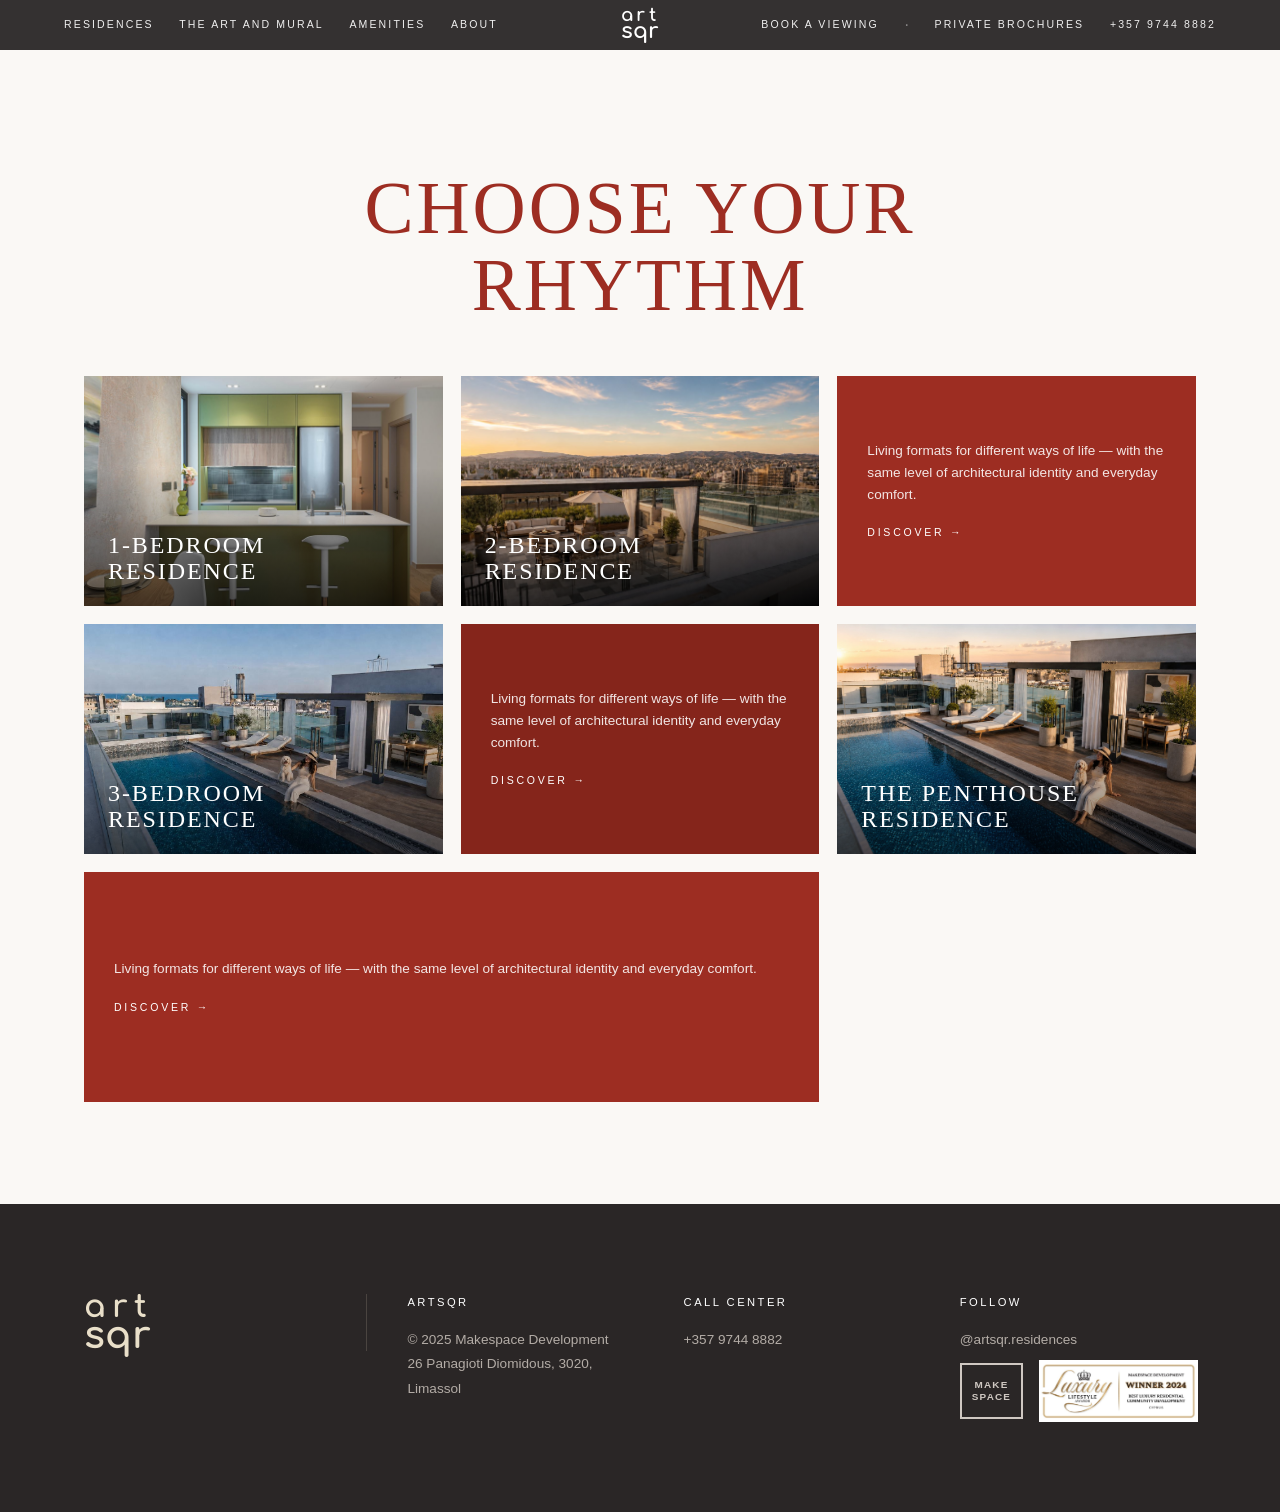
==== commit dff695b3: "Remove hero video button; switch fonts to BelletRegular + PF DIN - Drop the play/video button from t" ====
--- a/residences.html
+++ b/residences.html
@@ -32,7 +32,7 @@
 <!-- ================= RESIDENCES GRID ================= -->
 <section class="section--paper">
   <div class="wrap res-hero">
-    <h1 class="display" style="text-transform:none">Choose your<br>rhythm</h1>
+    <h1 class="display">Choose your<br>rhythm</h1>
   </div>
   <div class="wrap">
     <div class="res-grid">
--- a/css/style.css
+++ b/css/style.css
@@ -3,7 +3,36 @@
    Design system
    =========================================================== */
 
-@import url('https://fonts.googleapis.com/css2?family=Cormorant+Garamond:ital,wght@0,300;0,400;0,500;0,600;1,400&family=Jost:wght@300;400;500;600&family=Comfortaa:wght@400;500;700&display=swap');
+/* Logo face only — Bellet & PF DIN are licensed and loaded locally below */
+@import url('https://fonts.googleapis.com/css2?family=Comfortaa:wght@400;500;700&display=swap');
+
+/* ---- Display face: BelletRegular ---- */
+@font-face{
+  font-family:'Bellet';
+  src:url('../assets/fonts/Bellet-Regular.woff2') format('woff2'),
+      url('../assets/fonts/Bellet-Regular.woff')  format('woff'),
+      url('../assets/fonts/Bellet-Regular.otf')   format('opentype'),
+      url('../assets/fonts/Bellet-Regular.ttf')   format('truetype');
+  font-weight:400;font-style:normal;font-display:swap;
+}
+
+/* ---- Text face: PF DIN ---- */
+@font-face{
+  font-family:'PF DIN';
+  src:url('../assets/fonts/PFDinText-Regular.woff2') format('woff2'),
+      url('../assets/fonts/PFDinText-Regular.woff')  format('woff'),
+      url('../assets/fonts/PFDinText-Regular.otf')   format('opentype'),
+      url('../assets/fonts/PFDinText-Regular.ttf')   format('truetype');
+  font-weight:400;font-style:normal;font-display:swap;
+}
+@font-face{
+  font-family:'PF DIN';
+  src:url('../assets/fonts/PFDinText-Medium.woff2') format('woff2'),
+      url('../assets/fonts/PFDinText-Medium.woff')  format('woff'),
+      url('../assets/fonts/PFDinText-Medium.otf')   format('opentype'),
+      url('../assets/fonts/PFDinText-Medium.ttf')   format('truetype');
+  font-weight:500 600;font-style:normal;font-display:swap;
+}
 
 :root{
   --red:        #9d2d22;
@@ -18,8 +47,8 @@
   --muted:      #6b6560;
   --line:       rgba(255,255,255,.35);
 
-  --serif: 'Cormorant Garamond', Georgia, serif;
-  --sans:  'Jost', 'Helvetica Neue', Arial, sans-serif;
+  --serif: 'Bellet', 'Cormorant Garamond', Georgia, serif;
+  --sans:  'PF DIN', 'PFDinTextPro', 'Jost', 'Helvetica Neue', Arial, sans-serif;
   --logo:  'Comfortaa', var(--sans);
 
   --wrap: 1240px;
@@ -152,13 +181,6 @@
   content:"";position:absolute;inset:0;
   background:linear-gradient(180deg,rgba(0,0,0,.35) 0%,rgba(0,0,0,0) 30%,rgba(0,0,0,.55) 100%);
 }
-.hero__play{
-  position:absolute;top:46%;left:50%;transform:translate(-50%,-50%);
-  width:96px;height:64px;border:2px solid rgba(255,255,255,.85);
-  display:grid;place-items:center;cursor:pointer;transition:.3s;
-}
-.hero__play:hover{background:rgba(255,255,255,.12)}
-.hero__play svg{width:22px;height:22px;fill:#fff;margin-left:4px}
 .hero__title{
   position:relative;z-index:2;
   padding:0 var(--pad) clamp(48px,8vh,110px);
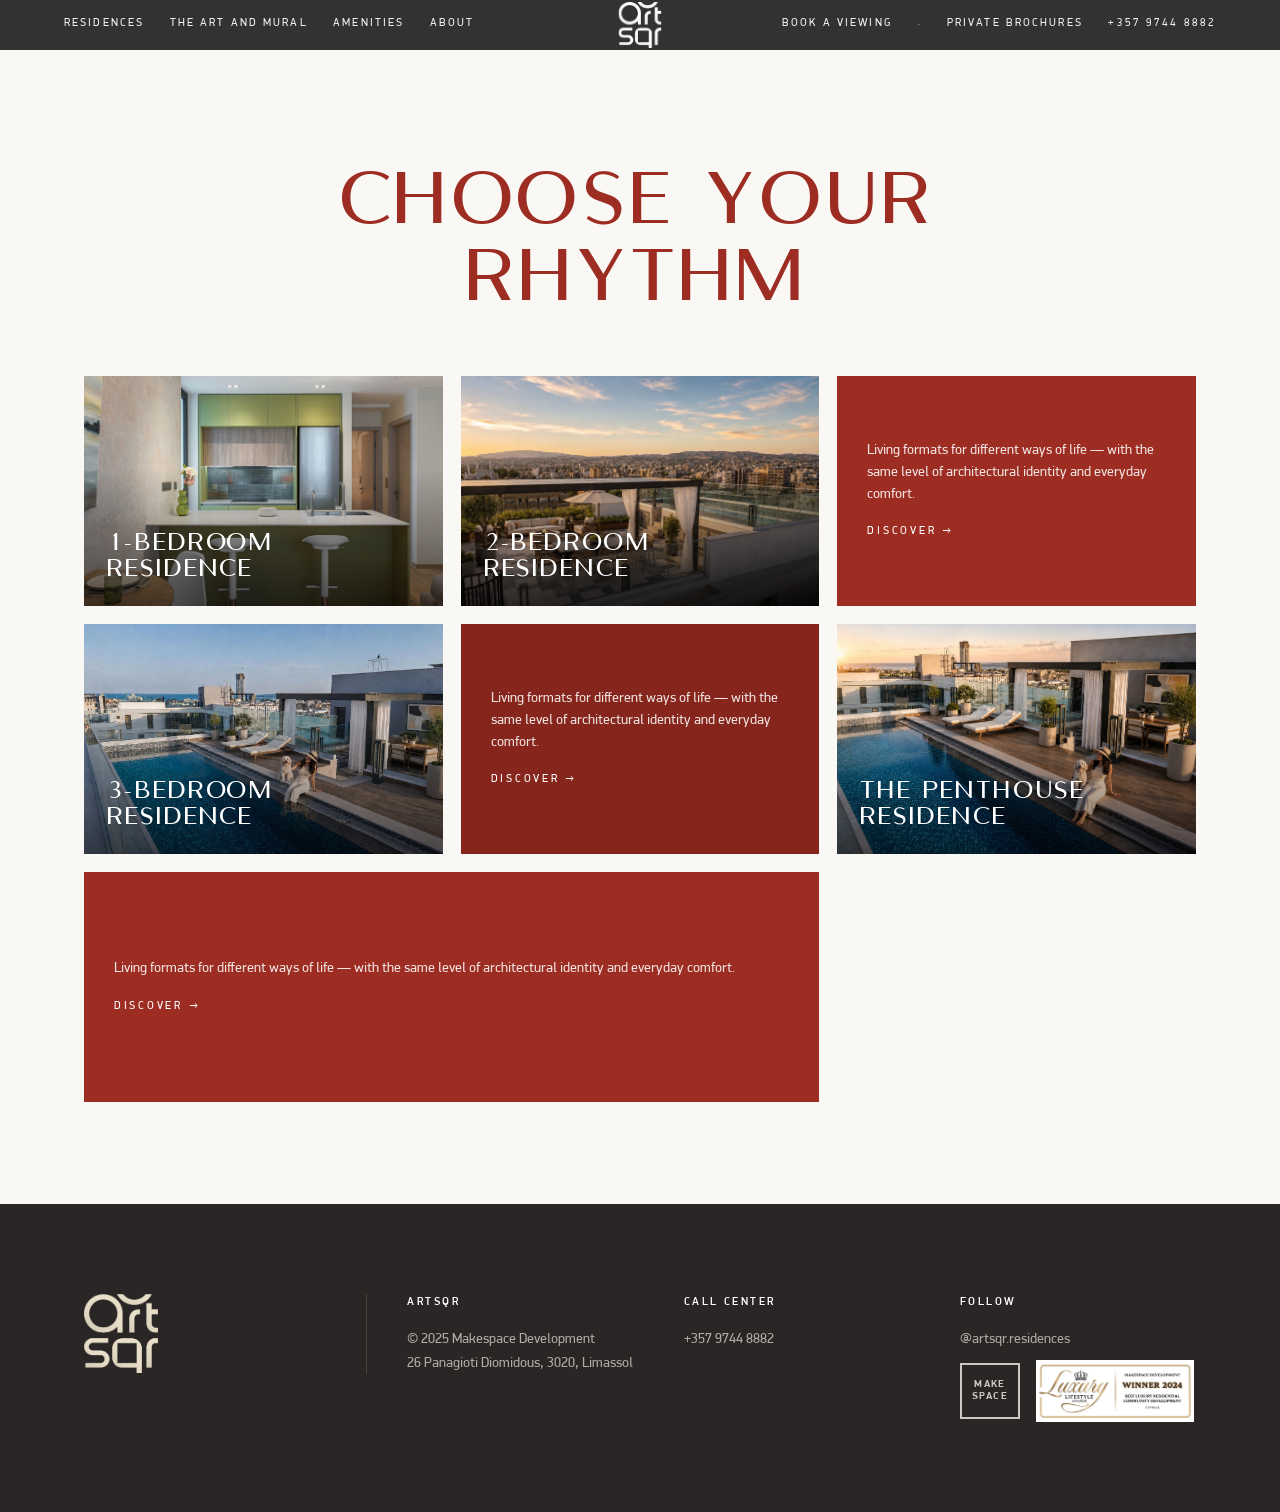
==== commit a7f47ea7: "Parallax always-up + hero zoom loop + replicate ARTSQR logo 1) Parallax: images in blue sections now" ====
--- a/residences.html
+++ b/residences.html
@@ -19,7 +19,7 @@
     <a href="index.html#amenities">Amenities</a>
     <a href="index.html#about">About</a>
   </nav>
-  <a href="index.html" class="logo"><b>art</b><b>sqr</b></a>
+  <a href="index.html" class="logo" aria-label="ARTSQR"><span class="logo-mark"></span></a>
   <div class="nav-right">
     <a href="index.html#contact">Book a viewing</a>
     <span class="sep">·</span>
@@ -74,7 +74,7 @@
 <footer class="footer">
   <div class="wrap">
     <div class="footer-grid">
-      <div class="flogo"><b>art</b><b>sqr</b></div>
+      <div class="flogo" aria-label="ARTSQR"><span class="logo-mark"></span></div>
       <div>
         <h5>ARTSQR</h5>
         <p>© 2025 Makespace Development<br>26 Panagioti Diomidous, 3020, Limassol</p>
--- a/css/style.css
+++ b/css/style.css
@@ -10,28 +10,34 @@
 @font-face{
   font-family:'Bellet';
   src:url('../assets/fonts/Bellet-Regular.woff2') format('woff2'),
-      url('../assets/fonts/Bellet-Regular.woff')  format('woff'),
-      url('../assets/fonts/Bellet-Regular.otf')   format('opentype'),
       url('../assets/fonts/Bellet-Regular.ttf')   format('truetype');
   font-weight:400;font-style:normal;font-display:swap;
 }
 
-/* ---- Text face: PF DIN ---- */
+/* ---- Text face: PF DIN (PF Din Display Pro) ---- */
 @font-face{
   font-family:'PF DIN';
-  src:url('../assets/fonts/PFDinText-Regular.woff2') format('woff2'),
-      url('../assets/fonts/PFDinText-Regular.woff')  format('woff'),
-      url('../assets/fonts/PFDinText-Regular.otf')   format('opentype'),
-      url('../assets/fonts/PFDinText-Regular.ttf')   format('truetype');
-  font-weight:400;font-style:normal;font-display:swap;
+  src:url('../assets/fonts/PFDin-Light.woff2') format('woff2'),
+      url('../assets/fonts/PFDin-Light.ttf')   format('truetype');
+  font-weight:300;font-style:normal;font-display:swap;
 }
 @font-face{
   font-family:'PF DIN';
-  src:url('../assets/fonts/PFDinText-Medium.woff2') format('woff2'),
-      url('../assets/fonts/PFDinText-Medium.woff')  format('woff'),
-      url('../assets/fonts/PFDinText-Medium.otf')   format('opentype'),
-      url('../assets/fonts/PFDinText-Medium.ttf')   format('truetype');
+  src:url('../assets/fonts/PFDin-Regular.woff2') format('woff2'),
+      url('../assets/fonts/PFDin-Regular.ttf')   format('truetype');
+  font-weight:400;font-style:normal;font-display:swap;
+}
+@font-face{
+  font-family:'PF DIN';
+  src:url('../assets/fonts/PFDin-Medium.woff2') format('woff2'),
+      url('../assets/fonts/PFDin-Medium.ttf')   format('truetype');
   font-weight:500 600;font-style:normal;font-display:swap;
+}
+@font-face{
+  font-family:'PF DIN';
+  src:url('../assets/fonts/PFDin-Bold.woff2') format('woff2'),
+      url('../assets/fonts/PFDin-Bold.ttf')   format('truetype');
+  font-weight:700;font-style:normal;font-display:swap;
 }
 
 :root{
@@ -157,13 +163,19 @@
 .nav-right .sep{opacity:.4}
 
 .logo{
-  font-family:var(--logo);font-weight:500;
-  text-align:center;line-height:.82;
-  letter-spacing:.02em;
   position:absolute;left:50%;transform:translateX(-50%);
-}
-.logo b{display:block;font-size:1.35rem;font-weight:700}
-.logo b:first-child{font-size:1.15rem;letter-spacing:.18em}
+  display:block;color:#fff;
+}
+/* The ARTSQR wordmark, replicated from the brand artwork and recoloured
+   to the current text colour via CSS mask. */
+.logo-mark{
+  display:block;
+  width:2.7em;height:2.9em;
+  background-color:currentColor;
+  -webkit-mask:url('../assets/img/artsqr-logo.png') center/contain no-repeat;
+          mask:url('../assets/img/artsqr-logo.png') center/contain no-repeat;
+}
+.logo .logo-mark{font-size:1rem;width:2.7em;height:2.9em}
 
 .nav-toggle{display:none;background:none;border:0;color:inherit;cursor:pointer}
 .nav-toggle span{display:block;width:26px;height:2px;background:currentColor;margin:5px 0;transition:.3s}
@@ -175,8 +187,30 @@
   position:relative;min-height:100svh;display:flex;align-items:flex-end;
   color:#fff;overflow:hidden;
 }
-.hero__bg{position:absolute;inset:0}
-.hero__bg img{width:100%;height:100%;object-fit:cover}
+.hero__bg{position:absolute;inset:0;overflow:hidden;background:#15110e}
+.hero__bg .kb{
+  position:absolute;inset:0;
+  width:100%;height:100%;object-fit:cover;
+  transform-origin:78% 42%;            /* zoom into the right-hand side of the building */
+  opacity:0;
+  animation:heroZoom 18s ease-in-out infinite;
+  will-change:transform,opacity;
+}
+/* Two layers run the same loop half a cycle apart and crossfade, so the image
+   slowly zooms in, returns to the original wide shot, and zooms again
+   seamlessly (no hard cut). */
+.hero__bg .kb2{animation-delay:-9s}
+@keyframes heroZoom{
+  0%   {transform:scale(1.00); opacity:0}
+  10%  {opacity:1}
+  60%  {opacity:1}
+  70%  {transform:scale(1.16); opacity:0}
+  100% {transform:scale(1.16); opacity:0}
+}
+@media(prefers-reduced-motion:reduce){
+  .hero__bg .kb1{animation:none;opacity:1}
+  .hero__bg .kb2{display:none}
+}
 .hero__bg::after{
   content:"";position:absolute;inset:0;
   background:linear-gradient(180deg,rgba(0,0,0,.35) 0%,rgba(0,0,0,0) 30%,rgba(0,0,0,.55) 100%);
@@ -278,11 +312,37 @@
   gap:clamp(24px,3vw,44px);padding:clamp(40px,6vw,80px) 0;align-items:center;
 }
 .stat-block .stat-num{display:block}
-.stat-img{overflow:hidden}
-.stat-img img{width:100%;height:100%;object-fit:cover}
+.stat-img{overflow:hidden;margin:0}
+.stat-img img{width:100%;height:100%;object-fit:cover;display:block}
 .stats-cta{text-align:center;padding-bottom:clamp(50px,7vw,100px)}
 .stats-cta h3{font-size:clamp(2rem,4vw,3.2rem);font-weight:300;color:var(--ink);font-family:var(--serif);letter-spacing:.04em}
 .stats-cta h3 em{color:var(--red);font-style:normal}
+
+/* ---------- Editorial collage (penthouse / family) ---------- */
+.collage{
+  display:grid;grid-template-columns:1fr 1fr;
+  gap:clamp(24px,4vw,70px);
+  align-items:start;
+  padding:clamp(50px,7vw,100px) 0 clamp(30px,4vw,60px);
+}
+.col{display:flex;flex-direction:column;gap:clamp(34px,5vw,76px)}
+.cell-text{display:flex;flex-direction:column;justify-content:center}
+.cell-text.stat .stat-num{display:block}
+.lead-italic{font-family:var(--serif);font-style:italic;font-size:clamp(1.05rem,1.5vw,1.3rem);color:var(--muted);line-height:1.3}
+.cell-img{overflow:hidden;margin:0;will-change:transform}
+.cell-img img{width:100%;height:100%;object-fit:cover;display:block}
+.cell-img.plan{background:#fff;padding:clamp(16px,2vw,30px)}
+.cell-img.plan img{object-fit:contain}
+
+/* ---------- Parallax floating images ---------- */
+.parallax{will-change:transform}
+.parallax img{will-change:transform}
+
+@media(max-width:760px){
+  .collage{grid-template-columns:1fr;gap:clamp(30px,8vw,46px)}
+  .col{gap:clamp(30px,8vw,46px)}
+  .col--right{padding-top:0}
+}
 
 /* span helpers */
 .c1-4{grid-column:span 4}.c1-3{grid-column:span 3}.c1-6{grid-column:span 6}
@@ -318,18 +378,16 @@
 .cta h2{font-size:clamp(2.2rem,4.6vw,3.6rem);font-weight:300;letter-spacing:.04em;max-width:16ch}
 .cta p{opacity:.85;max-width:46ch;margin:1.4rem 0 2rem;font-size:.95rem}
 .cta-actions{display:flex;flex-wrap:wrap;gap:14px}
-.cta .logo-corner{justify-self:end;font-family:var(--logo);text-align:center;line-height:.82;color:#fff}
-.cta .logo-corner b{display:block;font-size:2.6rem;font-weight:700}
-.cta .logo-corner b:first-child{font-size:2.2rem;letter-spacing:.18em}
+.cta .logo-corner{justify-self:end;color:#fff}
+.cta .logo-corner .logo-mark{width:84px;height:90px}
 
 /* ===========================================================
    FOOTER
    =========================================================== */
 .footer{background:var(--charcoal);color:#cfc8c2;padding:clamp(50px,7vw,90px) 0}
 .footer-grid{display:grid;grid-template-columns:1.2fr 1fr 1fr 1fr;gap:40px;align-items:start}
-.footer .flogo{font-family:var(--logo);line-height:.82;color:#e9dfc9;border-right:1px solid #4a4440;padding-right:30px}
-.footer .flogo b{display:block;font-size:2.4rem;font-weight:700}
-.footer .flogo b:first-child{font-size:2rem;letter-spacing:.18em}
+.footer .flogo{color:#e9dfc9;border-right:1px solid #4a4440;padding-right:30px}
+.footer .flogo .logo-mark{width:74px;height:80px}
 .footer h5{font-size:.7rem;letter-spacing:.22em;text-transform:uppercase;color:#fff;margin-bottom:1rem;font-weight:500}
 .footer p,.footer a{font-size:.85rem;line-height:1.8;color:#b3aca6}
 .footer a:hover{color:#fff}
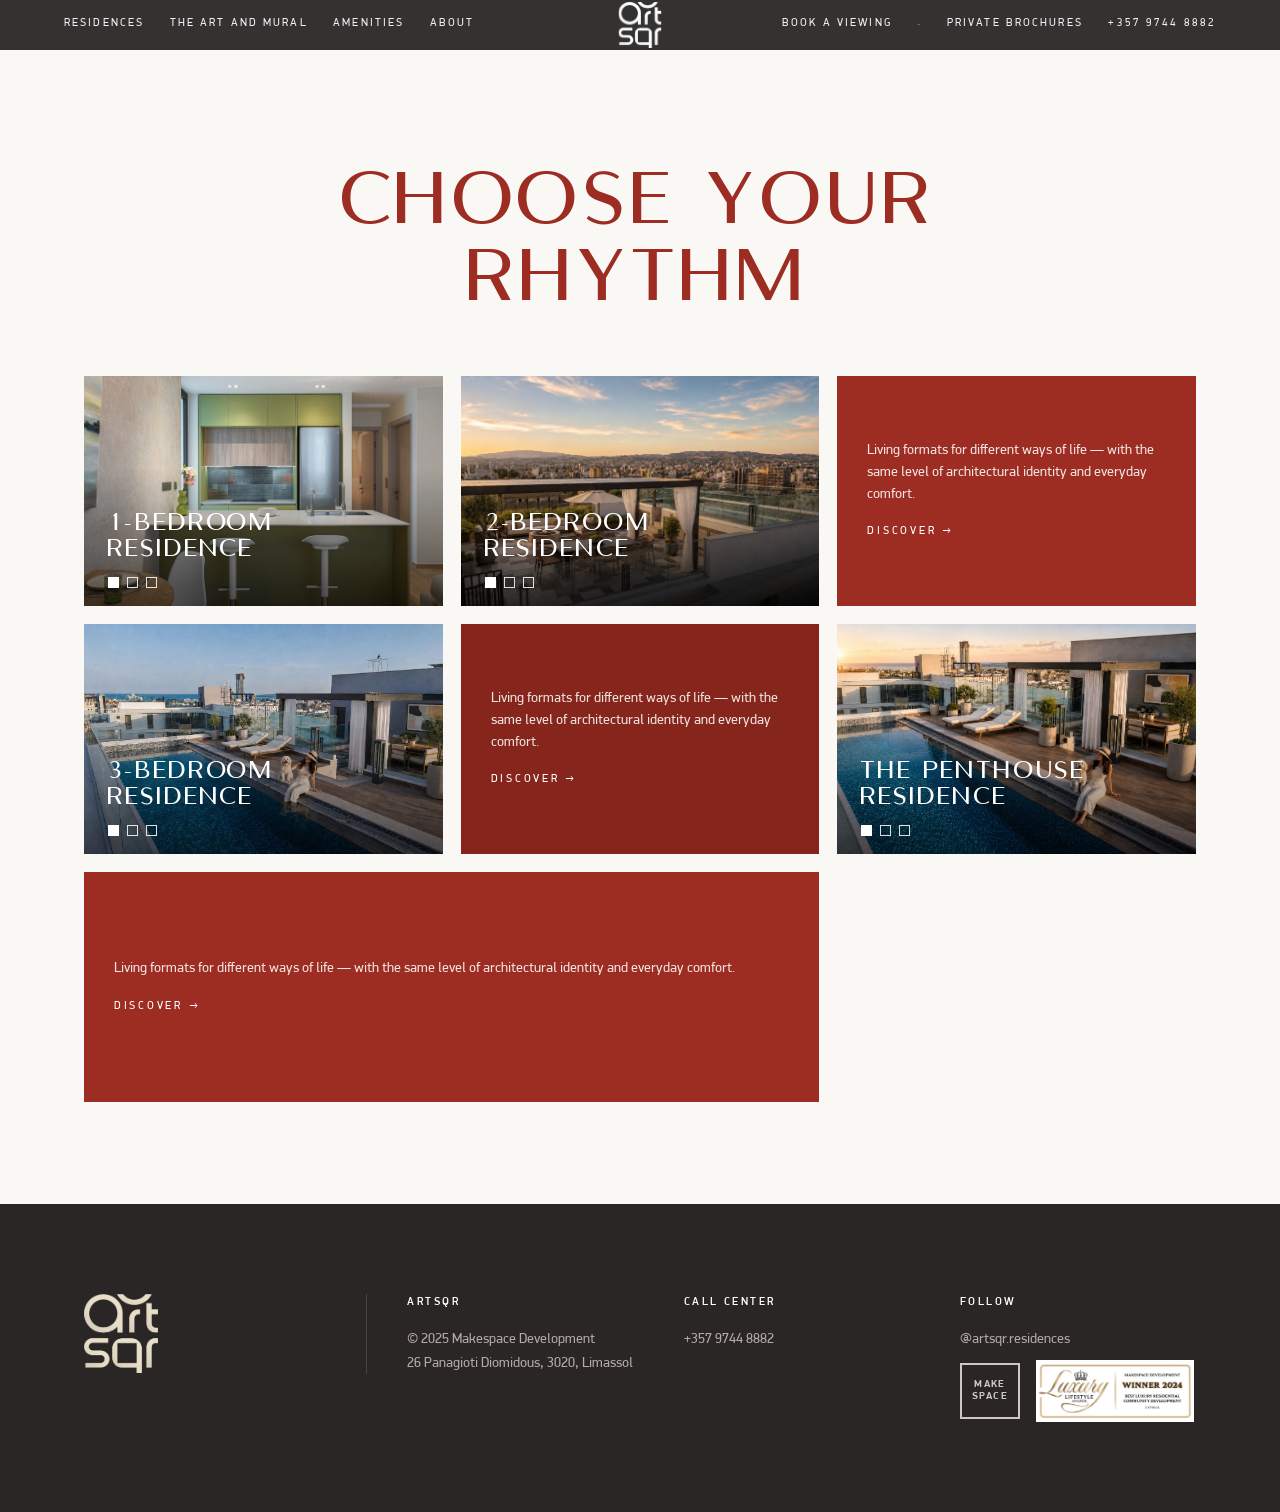
==== commit 834cacda: "Red-section parallax, residence sliders with square indicators 1) Art by Millo / red intro section n" ====
--- a/residences.html
+++ b/residences.html
@@ -36,32 +36,72 @@
   </div>
   <div class="wrap">
     <div class="res-grid">
-      <a class="res-card" href="#">
-        <img src="assets/img/rhythm-kitchen.jpg" alt="1-bedroom Residence">
+      <div class="res-card res-slider" data-interval="4000">
+        <div class="slides">
+          <img class="slide is-active" src="assets/img/rhythm-kitchen.jpg" alt="1-bedroom Residence">
+          <img class="slide" src="assets/img/comfort-living.jpg" alt="" loading="lazy">
+          <img class="slide" src="assets/img/family-bath.jpg" alt="" loading="lazy">
+        </div>
         <span class="name">1-bedroom<br>Residence</span>
-      </a>
-      <a class="res-card" href="#">
-        <img src="assets/img/res-2bed.jpg" alt="2-bedroom Residence">
+        <div class="dots" aria-label="Change image">
+          <button class="dot is-active" type="button" aria-label="Image 1"></button>
+          <button class="dot" type="button" aria-label="Image 2"></button>
+          <button class="dot" type="button" aria-label="Image 3"></button>
+        </div>
+      </div>
+
+      <div class="res-card res-slider" data-interval="4600">
+        <div class="slides">
+          <img class="slide is-active" src="assets/img/res-2bed.jpg" alt="2-bedroom Residence">
+          <img class="slide" src="assets/img/penthouse-living.jpg" alt="" loading="lazy">
+          <img class="slide" src="assets/img/family-indoor.jpg" alt="" loading="lazy">
+        </div>
         <span class="name">2-bedroom<br>Residence</span>
-      </a>
+        <div class="dots" aria-label="Change image">
+          <button class="dot is-active" type="button" aria-label="Image 1"></button>
+          <button class="dot" type="button" aria-label="Image 2"></button>
+          <button class="dot" type="button" aria-label="Image 3"></button>
+        </div>
+      </div>
+
       <div class="res-card res-card--red">
         <p>Living formats for different ways of life — with the same level of architectural identity and everyday comfort.</p>
         <a href="#" class="link-arrow" style="color:#fff">Discover →</a>
       </div>
 
-      <a class="res-card" href="#">
-        <img src="assets/img/res-3bed.jpg" alt="3-bedroom Residence">
+      <div class="res-card res-slider" data-interval="5200">
+        <div class="slides">
+          <img class="slide is-active" src="assets/img/res-3bed.jpg" alt="3-bedroom Residence">
+          <img class="slide" src="assets/img/family-living.jpg" alt="" loading="lazy">
+          <img class="slide" src="assets/img/family-bedroom.jpg" alt="" loading="lazy">
+        </div>
         <span class="name">3-bedroom<br>Residence</span>
-      </a>
+        <div class="dots" aria-label="Change image">
+          <button class="dot is-active" type="button" aria-label="Image 1"></button>
+          <button class="dot" type="button" aria-label="Image 2"></button>
+          <button class="dot" type="button" aria-label="Image 3"></button>
+        </div>
+      </div>
+
       <div class="res-card res-card--red res-card--reddark">
         <p>Living formats for different ways of life — with the same level of architectural identity and everyday comfort.</p>
         <a href="#" class="link-arrow" style="color:#fff">Discover →</a>
       </div>
 
-      <a class="res-card" href="#">
-        <img src="assets/img/penthouse-pool.jpg" alt="The Penthouse Residence">
+      <div class="res-card res-slider" data-interval="4400">
+        <div class="slides">
+          <img class="slide is-active" src="assets/img/penthouse-pool.jpg" alt="The Penthouse Residence">
+          <img class="slide" src="assets/img/penthouse-roof.jpg" alt="" loading="lazy">
+          <img class="slide" src="assets/img/garden-pool.jpg" alt="" loading="lazy">
+        </div>
         <span class="name">The Penthouse<br>Residence</span>
-      </a>
+        <div class="dots" aria-label="Change image">
+          <button class="dot is-active" type="button" aria-label="Image 1"></button>
+          <button class="dot" type="button" aria-label="Image 2"></button>
+          <button class="dot" type="button" aria-label="Image 3"></button>
+        </div>
+      </div>
+
       <div class="res-card res-card--red" style="grid-column:span 2">
         <p>Living formats for different ways of life — with the same level of architectural identity and everyday comfort.</p>
         <a href="index.html#contact" class="link-arrow" style="color:#fff">Discover →</a>
--- a/css/style.css
+++ b/css/style.css
@@ -421,6 +421,28 @@
 .res-card--reddark{background:var(--red-deep)}
 .res-card.tall{grid-row:span 2}
 .res-card.wide{grid-column:span 1}
+
+/* ---- Auto-rotating slider with square indicators ---- */
+.res-slider .slides{position:absolute;inset:0}
+.res-slider .slide{
+  position:absolute;inset:0;width:100%;height:100%;object-fit:cover;
+  opacity:0;transition:opacity .9s ease, transform .6s ease;
+}
+.res-slider .slide.is-active{opacity:1}
+.res-slider:hover .slide.is-active{transform:scale(1.05)}
+.res-slider .dots{
+  position:absolute;left:24px;bottom:18px;z-index:3;
+  display:flex;gap:8px;
+}
+.res-slider .dot{
+  width:11px;height:11px;padding:0;border:1px solid rgba(255,255,255,.85);
+  background:transparent;cursor:pointer;border-radius:0;          /* squares */
+  transition:background .3s ease, transform .3s ease;
+}
+.res-slider .dot:hover{background:rgba(255,255,255,.5)}
+.res-slider .dot.is-active{background:#fff}
+/* lift the title so it doesn't collide with the dots */
+.res-slider .name{bottom:42px}
 
 /* ===========================================================
    RESPONSIVE
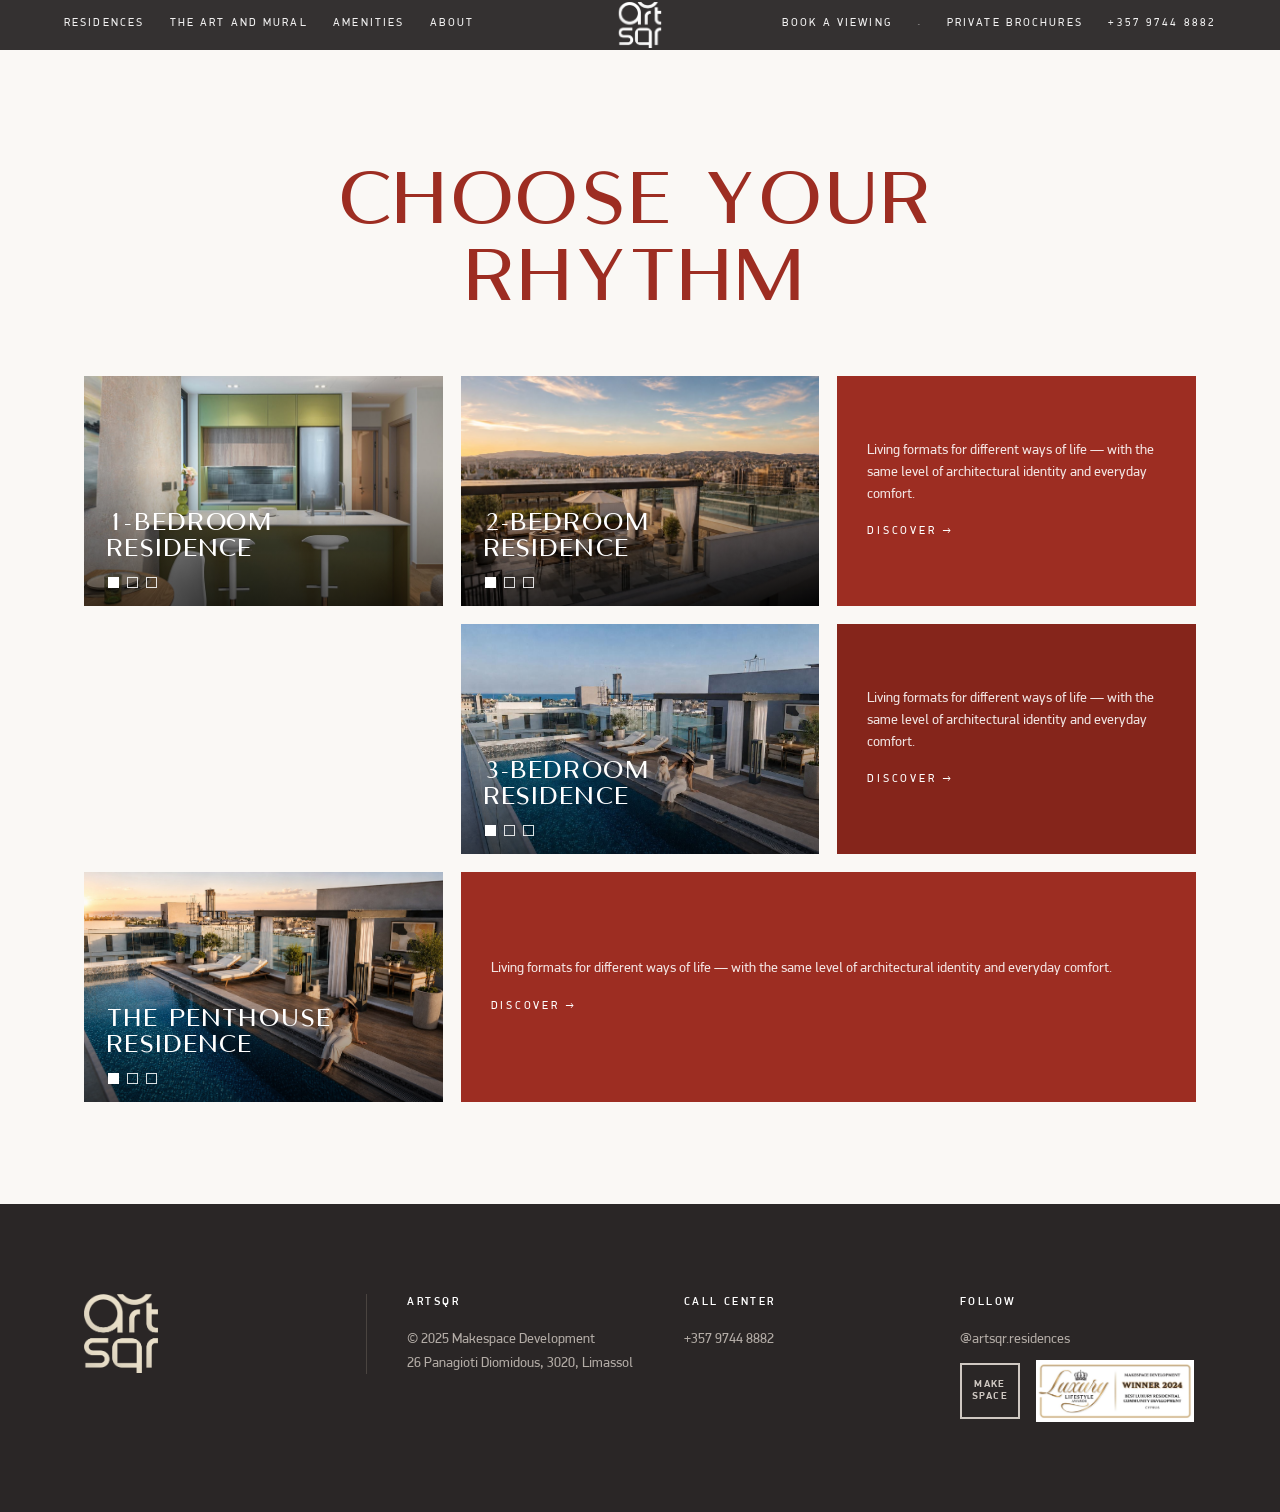
==== commit 41dfc27f: "Fix artist image, split 'quietly connected' layout, page-2 grid 1) 'Central Limassol, quietly connec" ====
--- a/residences.html
+++ b/residences.html
@@ -36,7 +36,7 @@
   </div>
   <div class="wrap">
     <div class="res-grid">
-      <div class="res-card res-slider" data-interval="4000">
+      <div class="res-card res-slider gp-a" data-interval="4000">
         <div class="slides">
           <img class="slide is-active" src="assets/img/rhythm-kitchen.jpg" alt="1-bedroom Residence">
           <img class="slide" src="assets/img/comfort-living.jpg" alt="" loading="lazy">
@@ -50,7 +50,7 @@
         </div>
       </div>
 
-      <div class="res-card res-slider" data-interval="4600">
+      <div class="res-card res-slider gp-b" data-interval="4600">
         <div class="slides">
           <img class="slide is-active" src="assets/img/res-2bed.jpg" alt="2-bedroom Residence">
           <img class="slide" src="assets/img/penthouse-living.jpg" alt="" loading="lazy">
@@ -64,12 +64,12 @@
         </div>
       </div>
 
-      <div class="res-card res-card--red">
+      <div class="res-card res-card--red gp-c">
         <p>Living formats for different ways of life — with the same level of architectural identity and everyday comfort.</p>
         <a href="#" class="link-arrow" style="color:#fff">Discover →</a>
       </div>
 
-      <div class="res-card res-slider" data-interval="5200">
+      <div class="res-card res-slider gp-d" data-interval="5200">
         <div class="slides">
           <img class="slide is-active" src="assets/img/res-3bed.jpg" alt="3-bedroom Residence">
           <img class="slide" src="assets/img/family-living.jpg" alt="" loading="lazy">
@@ -83,12 +83,12 @@
         </div>
       </div>
 
-      <div class="res-card res-card--red res-card--reddark">
+      <div class="res-card res-card--red res-card--reddark gp-e">
         <p>Living formats for different ways of life — with the same level of architectural identity and everyday comfort.</p>
         <a href="#" class="link-arrow" style="color:#fff">Discover →</a>
       </div>
 
-      <div class="res-card res-slider" data-interval="4400">
+      <div class="res-card res-slider gp-f" data-interval="4400">
         <div class="slides">
           <img class="slide is-active" src="assets/img/penthouse-pool.jpg" alt="The Penthouse Residence">
           <img class="slide" src="assets/img/penthouse-roof.jpg" alt="" loading="lazy">
@@ -102,7 +102,7 @@
         </div>
       </div>
 
-      <div class="res-card res-card--red" style="grid-column:span 2">
+      <div class="res-card res-card--red gp-g">
         <p>Living formats for different ways of life — with the same level of architectural identity and everyday comfort.</p>
         <a href="index.html#contact" class="link-arrow" style="color:#fff">Discover →</a>
       </div>
--- a/css/style.css
+++ b/css/style.css
@@ -361,6 +361,15 @@
 /* ===========================================================
    QUIETLY CONNECTED + MAP
    =========================================================== */
+.connect{display:grid;grid-template-columns:1.05fr .95fr;align-items:stretch;background:var(--paper)}
+.connect__media{position:relative;min-height:62vh;overflow:hidden}
+.connect__media img{position:absolute;inset:0;width:100%;height:100%;object-fit:cover}
+.connect__text{
+  display:flex;flex-direction:column;justify-content:center;
+  padding:clamp(40px,6vw,90px);
+}
+.connect__text h2{font-size:clamp(2.4rem,4.6vw,4rem);color:var(--ink);font-weight:300;line-height:1.04}
+.connect__text p{color:var(--muted);font-size:.98rem;max-width:42ch;margin-top:1.6rem;line-height:1.7}
 .connect-map{display:grid;grid-template-columns:1fr 1fr;gap:clamp(30px,5vw,70px);align-items:center;padding:clamp(50px,7vw,100px) 0}
 .connect-map .map img{width:100%;border:1px solid #e3ddd6}
 .places{list-style:none}
@@ -422,6 +431,18 @@
 .res-card.tall{grid-row:span 2}
 .res-card.wide{grid-column:span 1}
 
+/* Explicit page-2 arrangement:
+   row1: 1-bed | 2-bed | white card
+   row2: (gap) | 3-bed | dark-red card
+   row3: penthouse | red card (span 2) */
+.gp-a{grid-column:1;grid-row:1}
+.gp-b{grid-column:2;grid-row:1}
+.gp-c{grid-column:3;grid-row:1}
+.gp-d{grid-column:2;grid-row:2}
+.gp-e{grid-column:3;grid-row:2}
+.gp-f{grid-column:1;grid-row:3}
+.gp-g{grid-column:2 / 4;grid-row:3}
+
 /* ---- Auto-rotating slider with square indicators ---- */
 .res-slider .slides{position:absolute;inset:0}
 .res-slider .slide{
@@ -455,7 +476,9 @@
     display:flex;position:absolute;top:100%;left:0;right:0;flex-direction:column;
     background:rgba(42,38,38,.98);padding:20px;gap:18px;
   }
-  .intro-grid,.art,.rhythm,.connect-map,.cta-grid,.footer-grid{grid-template-columns:1fr;gap:34px}
+  .intro-grid,.art,.rhythm,.connect,.connect-map,.cta-grid,.footer-grid{grid-template-columns:1fr;gap:34px}
+  .connect{gap:0}
+  .connect__media{min-height:48vh}
   .intro .col-a,.intro .col-b{grid-column:1/-1}
   .art__images{grid-column:1/-1;min-height:340px}
   .art__text{grid-column:1/-1}
@@ -463,6 +486,8 @@
   .c1-4,.c1-3,.c1-5,.c1-7,.c1-8{grid-column:span 6}
   .features-grid{grid-template-columns:repeat(2,1fr)}
   .res-grid{grid-template-columns:1fr 1fr}
+  .gp-a,.gp-b,.gp-c,.gp-d,.gp-e,.gp-f,.gp-g{grid-column:auto;grid-row:auto}
+  .gp-g{grid-column:span 2}
   .cta .logo-corner{justify-self:start}
   .footer .flogo{border-right:0;padding-right:0}
 }
@@ -470,5 +495,6 @@
   .features-grid{grid-template-columns:1fr}
   .res-grid{grid-template-columns:1fr;grid-auto-rows:200px}
   .res-card.tall{grid-row:span 1}
+  .gp-g{grid-column:auto}
   .footer-bottom{flex-direction:column}
 }
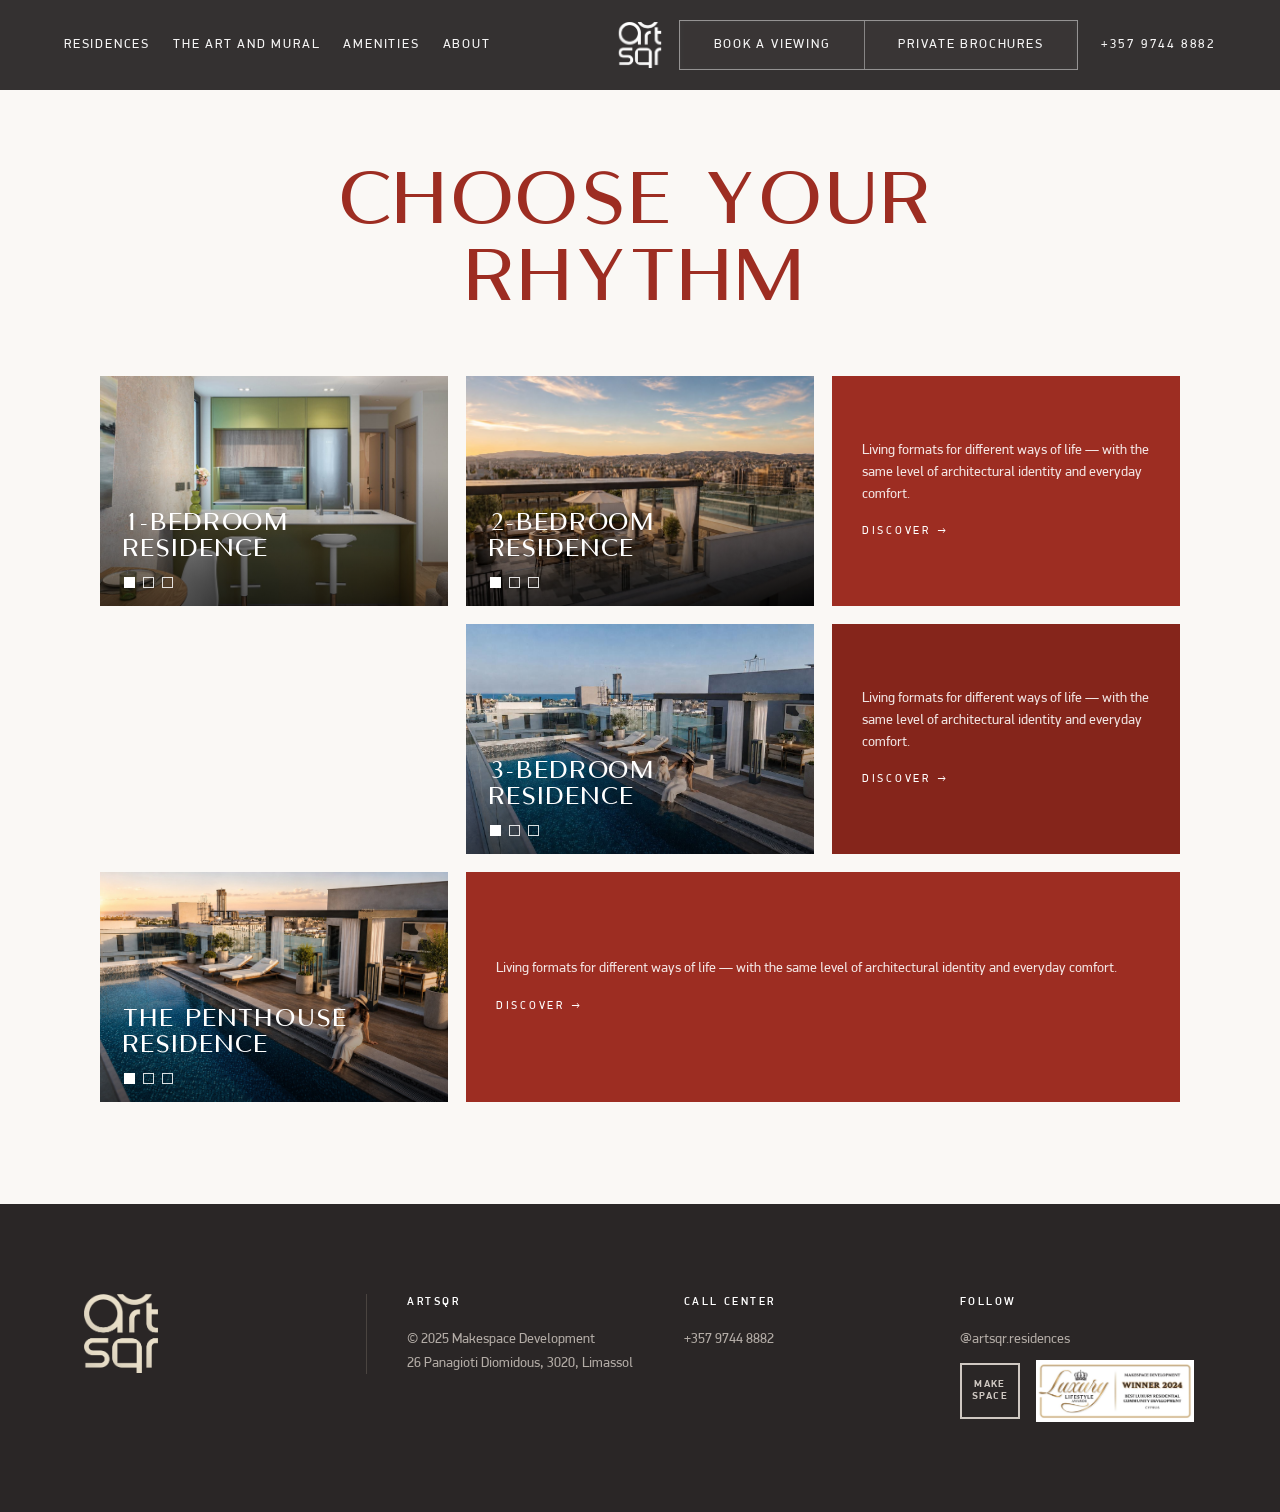
==== commit 6beba6fb: "Top bar: taller, see-through grey rectangle around right options; lock hero to 3 lines - Enlarge the" ====
--- a/residences.html
+++ b/residences.html
@@ -21,9 +21,11 @@
   </nav>
   <a href="index.html" class="logo" aria-label="ARTSQR"><span class="logo-mark"></span></a>
   <div class="nav-right">
-    <a href="index.html#contact">Book a viewing</a>
-    <span class="sep">·</span>
-    <a href="index.html#contact">Private brochures</a>
+    <div class="nav-actions">
+      <a href="index.html#contact">Book a viewing</a>
+      <span class="nav-actions__div"></span>
+      <a href="index.html#contact">Private brochures</a>
+    </div>
     <span class="num">+357 9744 8882</span>
   </div>
   <button class="nav-toggle" id="navToggle" aria-label="Menu"><span></span><span></span><span></span></button>
--- a/css/style.css
+++ b/css/style.css
@@ -42,12 +42,17 @@
 
 :root{
   --red:        #9d2d22;
+  --red-intro:  #85251b;
   --red-deep:   #85251b;
+  --burgundy:   #5a1a1a;
+  --band-grey:  #595959;
   --red-dark:   #6e1f17;
   --charcoal:   #2a2626;
   --cream:      #f2f2f2;
   --paper:      #faf8f5;
   --blue-band:  #deecf9;
+  --grey-stat:  #f2f2f2;
+  --grey-garden:#ececec;
   --peach:      #e7b78f;
   --ink:        #1d1a18;
   --muted:      #6b6560;
@@ -145,22 +150,39 @@
 .site-header{
   position:fixed;top:0;left:0;right:0;z-index:60;
   display:flex;align-items:center;justify-content:space-between;
-  padding:18px var(--pad);
+  padding:34px var(--pad);
   color:#fff;
+  /* slightly dark panel across the top, as in the design */
+  background:linear-gradient(180deg,rgba(20,16,14,.55) 0%,rgba(20,16,14,.22) 65%,rgba(20,16,14,0) 100%);
   transition:background .4s ease, padding .4s ease, color .4s ease;
 }
 .site-header.scrolled{
   background:rgba(42,38,38,.95);
   backdrop-filter:blur(8px);
-  padding:12px var(--pad);
-}
-.nav-left,.nav-right{display:flex;align-items:center;gap:clamp(14px,2vw,34px)}
+  padding:20px var(--pad);
+}
+.nav-left,.nav-right{display:flex;align-items:center;gap:clamp(14px,1.8vw,34px)}
 .nav-left a,.nav-right a,.nav-right .num{
-  font-size:.66rem;letter-spacing:.2em;text-transform:uppercase;
-  white-space:nowrap;opacity:.92;transition:opacity .3s;
+  font-size:.8rem;letter-spacing:.14em;text-transform:uppercase;font-weight:400;
+  white-space:nowrap;opacity:.95;transition:opacity .3s;
 }
 .nav-left a:hover,.nav-right a:hover{opacity:.6}
 .nav-right .sep{opacity:.4}
+
+/* see-through grey rectangle around the right-hand options (as in the design) */
+.nav-actions{
+  display:flex;align-items:stretch;
+  border:1px solid rgba(255,255,255,.45);
+  background:rgba(170,170,170,.12);
+  backdrop-filter:blur(2px);
+}
+.nav-actions a{
+  display:flex;align-items:center;
+  padding:14px clamp(22px,2.6vw,46px);     /* wide box */
+  opacity:.95;
+}
+.nav-actions a:hover{opacity:.6}
+.nav-actions__div{width:1px;background:rgba(255,255,255,.4);align-self:stretch}
 
 .logo{
   position:absolute;left:50%;transform:translateX(-50%);
@@ -221,15 +243,16 @@
   max-width:1100px;
 }
 .hero__title h1{
-  font-size:clamp(2.4rem,6.4vw,5.2rem);
-  font-weight:300;letter-spacing:.03em;line-height:1.02;
+  font-size:clamp(2.2rem,6vw,5rem);
+  font-weight:300;letter-spacing:.06em;word-spacing:.16em;line-height:1.1;
   text-shadow:0 2px 30px rgba(0,0,0,.4);
 }
+.hero__title h1 span{display:block;white-space:nowrap}   /* lock to three lines */
 
 /* ===========================================================
    RED INTRO BLOCK
    =========================================================== */
-.red{background:var(--red);color:#fff}
+.red{background:var(--red-intro);color:#fff}
 .intro{padding:clamp(60px,9vw,130px) 0}
 .intro-grid{
   display:grid;grid-template-columns:repeat(12,1fr);
@@ -289,12 +312,18 @@
 /* ===========================================================
    SIGNATURE banded hero
    =========================================================== */
-.band{background:var(--charcoal);color:#fff;text-align:center;padding:14px}
-.band .label{opacity:.7}
+.band{background:var(--charcoal);color:#fff;text-align:center;padding:16px}
+.band .label{opacity:.85}
+.band--signature{background:var(--burgundy)}      /* penthouse signature — burgundy/red */
+.band--grey{background:var(--band-grey)}            /* family signature & courtyard — grey */
+.band--comfort{background:var(--red);padding:24px}  /* comfort — burgundy, larger */
+.band--quiet{background:var(--blue-band);color:var(--ink)}
+.band--quiet .label{opacity:.65}
 .feature{
   position:relative;min-height:78vh;display:flex;align-items:center;justify-content:center;
   text-align:center;color:#fff;overflow:hidden;
 }
+.feature--large{min-height:92vh}                    /* courtyard / penthouse panels — larger */
 .feature img{position:absolute;inset:0;width:100%;height:100%;object-fit:cover}
 .feature::after{content:"";position:absolute;inset:0;background:rgba(0,0,0,.32)}
 .feature__inner{position:relative;z-index:2;padding:var(--pad);max-width:1000px}
@@ -305,6 +334,8 @@
    STATS (light blue blocks with images)
    =========================================================== */
 .stats{background:var(--blue-band)}
+.stats--grey{background:var(--grey-stat)}      /* family — grey/white */
+.stats--garden{background:var(--grey-garden)}  /* garden — grey (3rd page) */
 .stats-lead{padding:clamp(50px,7vw,100px) 0 0}
 .stats-lead .small{font-family:var(--serif);font-style:italic;font-size:1.2rem;color:var(--muted)}
 .stat-cols{
@@ -315,24 +346,29 @@
 .stat-img{overflow:hidden;margin:0}
 .stat-img img{width:100%;height:100%;object-fit:cover;display:block}
 .stats-cta{text-align:center;padding-bottom:clamp(50px,7vw,100px)}
-.stats-cta h3{font-size:clamp(2rem,4vw,3.2rem);font-weight:300;color:var(--ink);font-family:var(--serif);letter-spacing:.04em}
+.stats-cta h3{font-size:clamp(2.2rem,4.4vw,3.4rem);font-weight:400;color:var(--ink);font-family:var(--serif);letter-spacing:.05em;text-transform:uppercase}
 .stats-cta h3 em{color:var(--red);font-style:normal}
+.stats-cta--red h3{color:var(--red)}
+.stats-cta--red h3 em{color:var(--red)}
 
 /* ---------- Editorial collage (penthouse / family) ---------- */
 .collage{
   display:grid;grid-template-columns:1fr 1fr;
-  gap:clamp(24px,4vw,70px);
+  gap:clamp(16px,2vw,34px);
   align-items:start;
   padding:clamp(50px,7vw,100px) 0 clamp(30px,4vw,60px);
 }
-.col{display:flex;flex-direction:column;gap:clamp(34px,5vw,76px)}
+.col{display:flex;flex-direction:column;gap:clamp(30px,4vw,64px)}
 .cell-text{display:flex;flex-direction:column;justify-content:center}
 .cell-text.stat .stat-num{display:block}
 .lead-italic{font-family:var(--serif);font-style:italic;font-size:clamp(1.05rem,1.5vw,1.3rem);color:var(--muted);line-height:1.3}
-.cell-img{overflow:hidden;margin:0;will-change:transform}
+.cell-img{overflow:hidden;margin:0;will-change:transform;position:relative;box-shadow:0 24px 50px rgba(0,0,0,.10)}
 .cell-img img{width:100%;height:100%;object-fit:cover;display:block}
-.cell-img.plan{background:#fff;padding:clamp(16px,2vw,30px)}
+.cell-img.plan{background:#fff;padding:clamp(16px,2vw,30px);box-shadow:none}
 .cell-img.plan img{object-fit:contain}
+/* images extend toward the centre so adjacent images overlap slightly */
+.col--left .cell-img{width:112%;margin-right:-12%;z-index:1}
+.col--right .cell-img{width:112%;margin-left:-12%;z-index:2}
 
 /* ---------- Parallax floating images ---------- */
 .parallax{will-change:transform}
@@ -351,12 +387,19 @@
 /* ===========================================================
    COMFORT feature row
    =========================================================== */
-.features{background:var(--cream);padding:clamp(40px,5vw,70px) 0}
-.features-grid{display:grid;grid-template-columns:repeat(5,1fr);gap:1px;background:#ddd6cf}
-.features-grid > div{background:var(--cream);padding:clamp(20px,2vw,32px) 18px}
-.features-grid .ico{width:42px;height:42px;margin-bottom:18px;color:var(--charcoal)}
-.features-grid h4{font-size:.78rem;letter-spacing:.16em;text-transform:uppercase;font-weight:500;margin-bottom:.5rem}
-.features-grid p{font-size:.78rem;color:var(--muted)}
+/* burgundy panel directly under the comfort image */
+.comfort-strip{height:46px;background:var(--red)}
+.features{background:#fbfbfb;padding:clamp(40px,5vw,80px) 0}
+.features-grid{display:grid;grid-template-columns:repeat(5,1fr);gap:clamp(14px,1.6vw,24px)}
+.feat{text-align:left}
+.feat-box{
+  background:#f4f4f4;border-radius:4px;
+  aspect-ratio:1/.78;display:flex;align-items:center;justify-content:center;
+  margin-bottom:20px;
+}
+.feat-box .ico{width:46%;height:46%}
+.feat h4{font-size:.84rem;letter-spacing:.1em;text-transform:uppercase;font-weight:500;margin-bottom:.5rem;line-height:1.2}
+.feat p{font-size:.78rem;color:var(--muted)}
 
 /* ===========================================================
    QUIETLY CONNECTED + MAP
@@ -417,6 +460,7 @@
 .res-grid{
   display:grid;grid-template-columns:repeat(3,1fr);
   grid-auto-rows:230px;gap:18px;padding-bottom:clamp(60px,8vw,110px);
+  max-width:1080px;margin:0 auto;          /* centred, as in the design */
 }
 .res-card{position:relative;overflow:hidden;color:#fff}
 .res-card img{position:absolute;inset:0;width:100%;height:100%;object-fit:cover;transition:transform .6s ease}
@@ -492,6 +536,7 @@
   .footer .flogo{border-right:0;padding-right:0}
 }
 @media(max-width:560px){
+  .hero__title h1{font-size:7.2vw;word-spacing:.06em;letter-spacing:.03em}
   .features-grid{grid-template-columns:1fr}
   .res-grid{grid-template-columns:1fr;grid-auto-rows:200px}
   .res-card.tall{grid-row:span 1}
